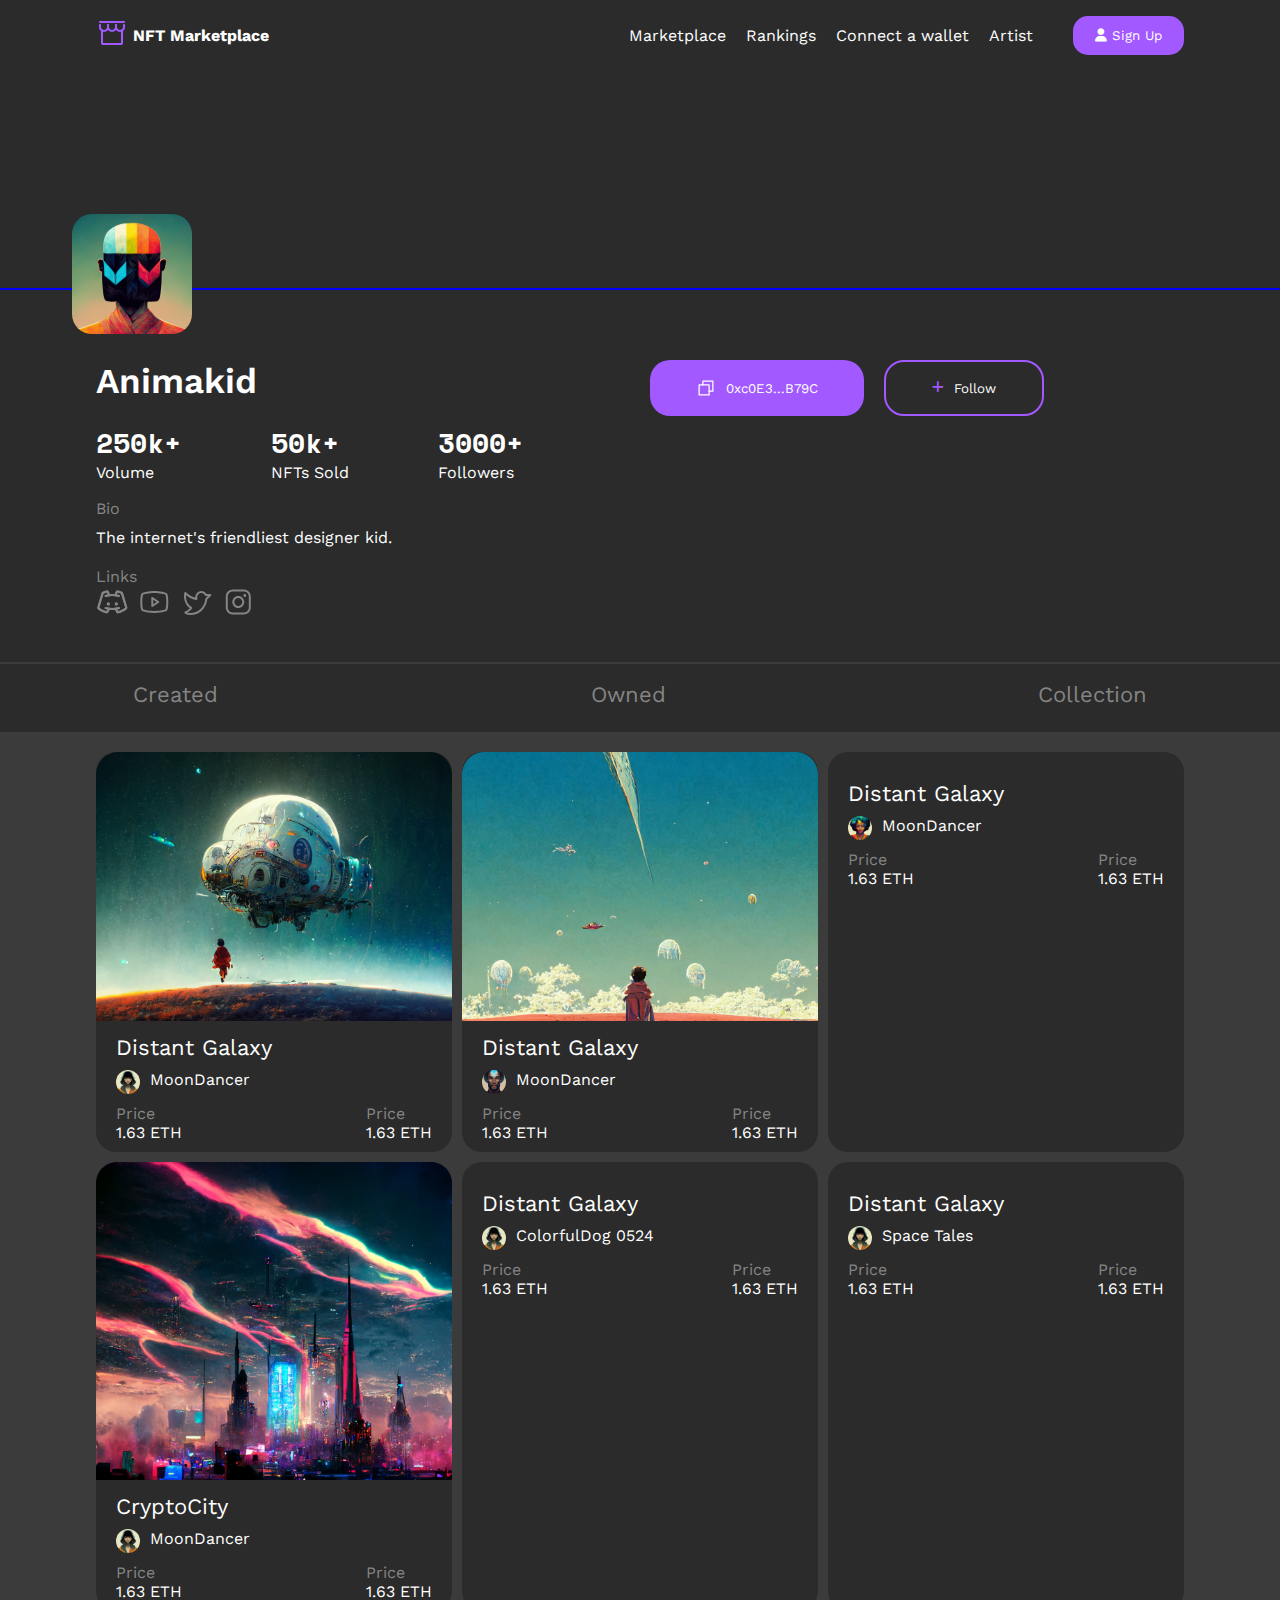
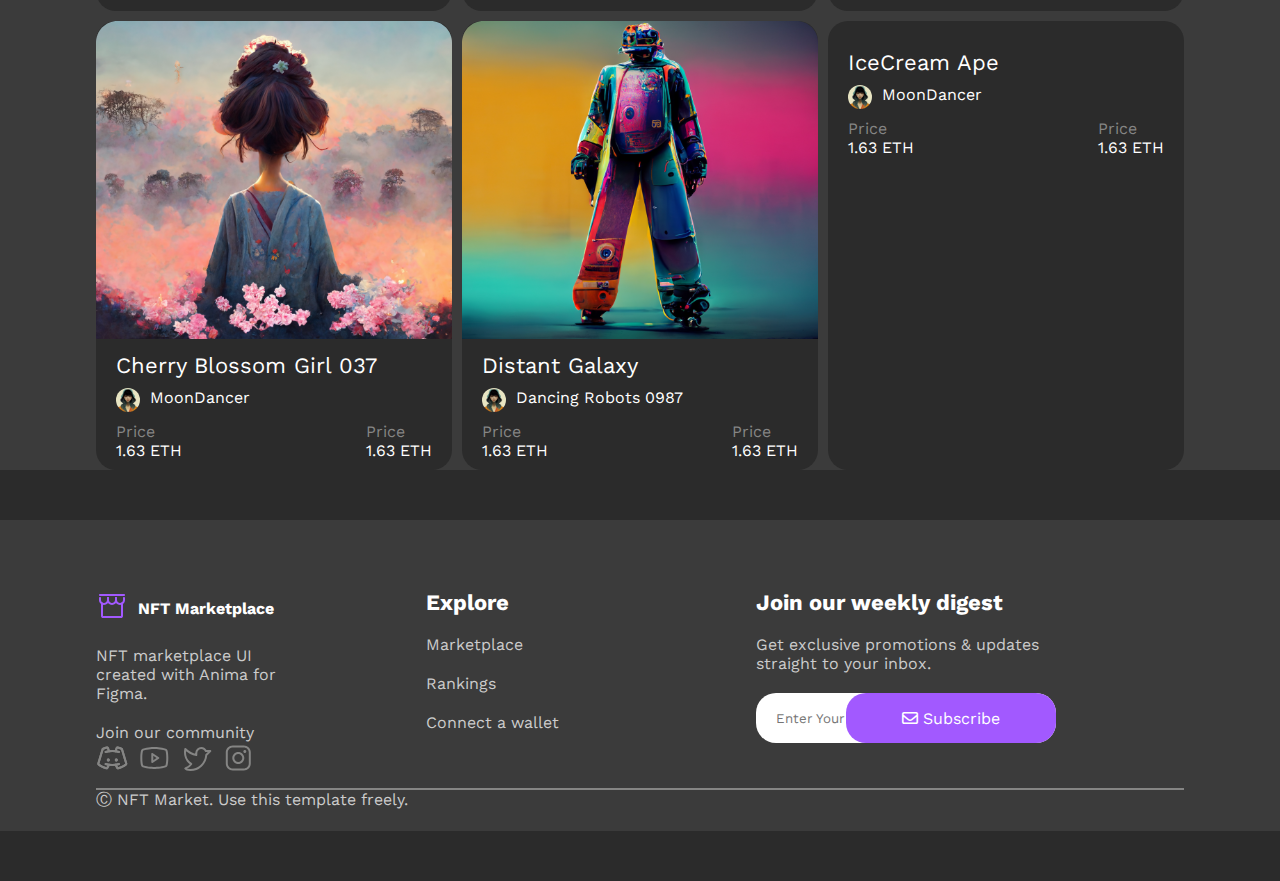
==== pages/artist.html @ 669a8ed9 "artist" ====
<!DOCTYPE html>
<html lang="en">

<head>
    <meta charset="UTF-8">
    <link rel="stylesheet" href="https://cdnjs.cloudflare.com/ajax/libs/font-awesome/6.5.2/css/all.min.css">
    <meta name="viewport" content="width=device-width, initial-scale=1.0">
    <link rel="stylesheet" href="../css/staly.min.css">
    <title>Document</title>
</head>

<body>
    <header class="header">
        <nav class="header__nav container">
            <div class="header__logo">
                <a href="../index.html"><img src="../img/NFT Marketplace/nav/Storefront.svg" alt=""></a>
                <a href="../index.html">
                    <h4>NFT Marketplace</h4>
                </a>
            </div>
            <div class="header__right">
                <ul class="header-list">
                    <li class="header__item">
                        <a class="header__link" href="#">Marketplace</a>
                    </li>
                    <li class="header__item">
                        <a class="header__link" href="#">Rankings</a>
                    </li>
                    <li class="header__item">
                        <a class="header__link" href="#">Connect a wallet</a>
                    </li>
                    <li class="header__item">
                        <a class="header__link" href="./artist.html">Artist</a>
                    </li>
                    <a href="./create-acaunt.html"> <button class="sign-up1"><i class="fa-solid fa-user"></i> Sign
                        Up</button></a>
                </ul>
                <div class="header__btns">
                    <a href="./create-acaunt.html"> <button class="sign-up"><i class="fa-solid fa-user"></i> Sign
                            Up</button></a>
                    <button class="header__btn-hamburger"><i class="fa-solid fa-bars-staggered"></i></button>
                </div>
            </div>
        </nav>
    </header>
    <main>
        <section class="artist">
            <div class="artist-back">
                <div class="artist-img">
                    <img src="../img/artist 1.svg" alt="">
                </div>
            </div>
                <div class="animakid container">
                    <div class="animakid-control">
                        <p class="animakid-title">
                            Animakid
                        </p>
                        <div class="animakid-button hover">
                            <button class="animakid-button1"> <img src="../img/animakid button.svg"
                                    alt="">0xc0E3...B79C</button>
                            <button class="animakid-button2"> <i class="fa-solid fa-plus"></i> Follow</button>
                        </div>
                        <div class="animakid-number">
                            <div class="animakid-number-1">
                                <p class="number1">
                                    250k+
                                </p>
                                <p class="number2">
                                    Volume
                                </p>
                            </div>
                            <div class="animakid-number-1">
                                <p class="number1">
                                    50k+
                                </p>
                                <p class="number2">
                                    NFTs Sold
                                </p>
                            </div>
                            <div class="animakid-number-1">
                                <p class="number1">
                                    3000+
                                </p>
                                <p class="number2">
                                    Followers
                                </p>
                            </div>
                        </div>
                        <div class="animakid-bio">
                            <p class="bio-title">
                                Bio
                            </p>
                            <p class="bio-dick">
                                The internet's friendliest designer kid.
                            </p>
                        </div>
                        <div class="links">
                            <p class="bio-title">
                                Links
                            </p>
                            <img src="../img/footer icon.svg" alt="">
                        </div>
                    </div>
                        <div class="animakid-button non">
                    <button class="animakid-button1"> <img src="../img/animakid button.svg"
                            alt="">0xc0E3...B79C</button>
                    <button class="animakid-button2"> <i class="fa-solid fa-plus"></i> Follow</button>
                </div>
                </div>
        </section>
        <section class="carts">
            <div class="carts-link">
                <div class="carts-link-title container">
               <div class="carts-page">
                         <p>
                            Created
                         </p>
               </div>
               <div class="carts-page">
                         <p>
                            Owned
                         </p>
               </div>
               <div class="carts-page">
                         <p>
                            Collection
                         </p>
               </div>
                </div>
            </div>
            <div class="carts-box container">
                     <div class="discover-box1 ">
                <div class="discover-box-itms">
                    <img class="discover-img" src="../img/discov1.svg   " alt="">
                    <p class="discover-txt">
                        Distant Galaxy
                    </p>
                    <span class="discover-title-span">
                        <img src="../img/discov1 1.svg" alt="">
                        <p>
                            MoonDancer
                        </p>
                    </span>
                    <div class="discover-text">
                        <div>
                            <p class="color1">
                                Price
                            </p>
                            <p class="color2">
                                1.63 ETH
                            </p>
                        </div>
                        <div>
                            <p class="color1">
                                Price
                            </p>
                            <p class="color2">
                                1.63 ETH
                            </p>
                        </div>

                    </div>
                </div>
                <div class="discover-box-itms">
                    <img class="discover-img" src="../img/discov2.svg   " alt="">
                    <p class="discover-txt">
                        Distant Galaxy
                    </p>
                    <span class="discover-title-span">
                        <img src="../img/discov1 3.svg" alt="">
                        <p>
                            MoonDancer
                        </p>
                    </span>
                    <div class="discover-text">
                        <div>
                            <p class="color1">
                                Price
                            </p>
                            <p class="color2">
                                1.63 ETH
                            </p>
                        </div>
                        <div>
                            <p class="color1">
                                Price
                            </p>
                            <p class="color2">
                                1.63 ETH
                            </p>
                        </div>

                    </div>
                </div>
                <div class="discover-box-itms ">
                    <img class="discover-img" src="../img/discov3.svg   " alt="">
                    <p class="discover-txt">
                        Distant Galaxy
                    </p>
                    <span class="discover-title-span">
                        <img src="../img/discov1 2.svg" alt="">
                        <p>
                            MoonDancer
                        </p>
                    </span>
                    <div class="discover-text">
                        <div>
                            <p class="color1">
                                Price
                            </p>
                            <p class="color2">
                                1.63 ETH
                            </p>
                        </div>
                        <div>
                            <p class="color1">
                                Price
                            </p>
                            <p class="color2">
                                1.63 ETH
                            </p>
                        </div>

                    </div>
                </div>
                <div class="discover-box-itms">
                    <img class="discover-img" src="../img/4.svg  " alt="">
                    <p class="discover-txt">
                        CryptoCity
                    </p>
                    <span class="discover-title-span">
                        <img src="../img/discov1 1.svg" alt="">
                        <p>
                            MoonDancer
                        </p>
                    </span>
                    <div class="discover-text">
                        <div>
                            <p class="color1">
                                Price
                            </p>
                            <p class="color2">
                                1.63 ETH
                            </p>
                        </div>
                        <div>
                            <p class="color1">
                                Price
                            </p>
                            <p class="color2">
                                1.63 ETH
                            </p>
                        </div>

                    </div>

            </div>
                <div class="discover-box-itms">
                    <img class="discover-img" src="../img/5.svg  " alt="">
                    <p class="discover-txt">
                        Distant Galaxy
                    </p>
                    <span class="discover-title-span">
                        <img src="../img/discov1 1.svg" alt="">
                        <p>
                            ColorfulDog 0524
                        </p>
                    </span>
                    <div class="discover-text">
                        <div>
                            <p class="color1">
                                Price
                            </p>
                            <p class="color2">
                                1.63 ETH
                            </p>
                        </div>
                        <div>
                            <p class="color1">
                                Price
                            </p>
                            <p class="color2">
                                1.63 ETH
                            </p>
                        </div>

                    </div>

            </div>
                <div class="discover-box-itms">
                    <img class="discover-img" src="../img/6.svg " alt="">
                    <p class="discover-txt">
                        Distant Galaxy
                    </p>
                    <span class="discover-title-span">
                        <img src="../img/discov1 1.svg" alt="">
                        <p>
                            Space Tales
                        </p>
                    </span>
                    <div class="discover-text">
                        <div>
                            <p class="color1">
                                Price
                            </p>
                            <p class="color2">
                                1.63 ETH
                            </p>
                        </div>
                        <div>
                            <p class="color1">
                                Price
                            </p>
                            <p class="color2">
                                1.63 ETH
                            </p>
                        </div>

                    </div>

            </div>
                <div class="discover-box-itms">
                    <img class="discover-img" src="../img/7.svg " alt="">
                    <p class="discover-txt">
                        Cherry Blossom Girl 037
                    </p>
                    <span class="discover-title-span">
                        <img src="../img/discov1 1.svg" alt="">
                        <p>
                            MoonDancer
                        </p>
                    </span>
                    <div class="discover-text">
                        <div>
                            <p class="color1">
                                Price
                            </p>
                            <p class="color2">
                                1.63 ETH
                            </p>
                        </div>
                        <div>
                            <p class="color1">
                                Price
                            </p>
                            <p class="color2">
                                1.63 ETH
                            </p>
                        </div>

                    </div>

            </div>
                <div class="discover-box-itms">
                    <img class="discover-img" src="../img/8.svg   " alt="">
                    <p class="discover-txt">
                        Distant Galaxy
                    </p>
                    <span class="discover-title-span">
                        <img src="../img/discov1 1.svg" alt="">
                        <p>
                            Dancing Robots 0987
                        </p>
                    </span>
                    <div class="discover-text">
                        <div>
                            <p class="color1">
                                Price
                            </p>
                            <p class="color2">
                                1.63 ETH
                            </p>
                        </div>
                        <div>
                            <p class="color1">
                                Price
                            </p>
                            <p class="color2">
                                1.63 ETH
                            </p>
                        </div>

                    </div>

            </div>
                <div class="discover-box-itms">
                    <img class="discover-img" src="../img//9.svg " alt="">
                    <p class="discover-txt">
                        IceCream Ape 
                    </p>
                    <span class="discover-title-span">
                        <img src="../img/discov1 1.svg" alt="">
                        <p>
                            MoonDancer
                        </p>
                    </span>
                    <div class="discover-text">
                        <div>
                            <p class="color1">
                                Price
                            </p>
                            <p class="color2">
                                1.63 ETH
                            </p>
                        </div>
                        <div>
                            <p class="color1">
                                Price
                            </p>
                            <p class="color2">
                                1.63 ETH
                            </p>
                        </div>

                    </div>

            </div>
            </div>
       
        </section>
    </main>
    <footer>
        <div class=" footer-blog container">
         <div class="footer-link">
             <div class="footer-logo">
                 <a href="./index.html"><img src="../img/NFT Marketplace/nav/Storefront.svg" alt=""></a>
             <a href="./index.html">
                 <h4>NFT Marketplace</h4>
             </a>
             </div>
             <a href="#">
                 <p class="footer-dics">
                     NFT marketplace UI created with Anima for Figma.
                 </p>
             </a>
             <a href="#">
                 <p>
                     Join our community
                 </p>
             </a>
             <a href="#">
                 <img src="../img/footer icon.svg" alt="">
             </a>
             
         </div>
         <div class="footer-explore">
            <a href="#">
             <p class="footer-title">
                 Explore
                </p>
            </a>
            <a href="#">
             <p>Marketplace</p>
         </a>
         <a href="#">
             <p>
                 Rankings
             </p>
         </a>
         <a href="#">
             <p>
                 Connect a wallet
             </p>
         </a>
         </div>
         <div class="footer-digest">
 <p class="footer-digest-title">
     Join our weekly digest
 </p>
 <p>
     Get exclusive promotions & updates straight to your inbox.  
 </p>
 <div class="digest-pages">
     <input type="text" placeholder="Enter Your Email Address">
     <button><i class="fa-regular fa-envelope"></i>  Subscribe</button>
             </div>
         </div>
        </div>
        <p class="footer-botton">
         Ⓒ NFT Market. Use this template freely.
        </p>
     </footer>
    <script src="../js/app.js"></script>
</body>

</html>
---- css/staly.min.css ----
@import"https://fonts.googleapis.com/css2?family=Work+Sans:ital,wght@0,100..900;1,100..900&display=swap";@import"https://fonts.googleapis.com/css2?family=Space+Mono:ital,wght@0,400;0,700;1,400;1,700&display=swap";header{width:100%;height:70px;background-color:inherit;display:flex;position:fixed;top:0}header .header__nav{display:flex;align-items:center;justify-content:center;justify-content:space-between}header .header__nav .header__logo{display:flex;align-items:center;gap:5px}header .header__nav .header__logo h4{color:#fff}header .header__right{display:flex;align-items:center;justify-content:center;gap:20px}header .header__right .header-list{display:flex;align-items:center;justify-content:center;gap:20px}header .header__right .header__link:hover{color:#7fff00}header .sign-up1{display:none}header .header__btns .sign-up{padding:12px 22px;border-radius:15px;background-color:#a259ff;color:#fff;border:none;cursor:pointer}header .header__btns .header__btn-hamburger{display:none}.header__shrink{box-shadow:0px 0px 10px 0px #000}@media(max-width: 992px){header .header__right{display:flex;align-items:center;justify-content:center;gap:20px}header .header__btns .sign-up{display:none}header .header__btns .header__btn-hamburger{display:block;font-size:24px;background-color:inherit;color:#fff;border:none}}@media(max-width: 992px){.header-list{position:fixed;top:0;width:50%;left:-100%;height:100vh;display:flex;background-color:rgba(194,228,176,.844);-webkit-backdrop-filter:blur(4px);backdrop-filter:blur(4px);flex-direction:column;justify-content:center;transition:1s}.header__list-show{left:0}.header__list-show .sign-up{display:block;position:absolute;top:0;left:0}.header__list-show .sign-up1{display:block;padding:12px 22px;border-radius:15px;background-color:#a259ff;color:#fff;border:none;cursor:pointer}.header__list-show__btn_hamburger{display:block}}.hero .hero-pages22{display:none}.hero .hero-pages2{display:none}.hero .hero-pages1{width:100%;margin:90px auto}.hero .hero-pages1 .hero-title{color:#fff;font-size:28px;font-weight:600;width:70%}.hero .hero-pages1 .hero-title2{color:#fff;font-size:18px;font-weight:400;margin:20px 0px}.hero .hero-pages1 .hero-pages1-img{width:95%;height:70%;border-radius:20px;background-color:#3b3b3b;margin:0px auto}.hero .hero-pages1 .hero-pages1-img .img{width:100%}.hero .hero-pages1 .hero-pages1-img .hero-p1{color:#fff;font-size:22px;font-weight:600;margin:10px 20px}.hero .hero-pages1 .hero-pages1-img .hero-span{display:flex;align-items:center;gap:10px;margin:10px 20px}.hero .hero-pages1 .hero-pages1-img .hero-span .hero-p2{color:#fff}.hero .hero-pages1 .hero-button{width:100%;padding:20px 0px;border-radius:20px;font-size:18px;border:none;cursor:pointer;color:#fff;background-color:#a259ff;margin:20px 0px}.hero .hero-pages1 .hero-number-nons{width:80% auto;display:flex;justify-content:space-between}.hero .hero-pages1 .hero-number-nons span .hero-bod-nons{font-size:28px;font-weight:700;font-family:"Space Mono",monospace;color:#fff}.hero .hero-pages1 .hero-number-nons span p{color:#fff;font-size:16px}@media(min-width: 992px){.hero{display:flex;gap:30px}.hero .hero-pages22{width:50%;margin:80px 0px;display:block}.hero .hero-pages22 .hero-title22{font-size:57px;font-weight:600;width:90%;color:#fff}.hero .hero-pages22 .hero-title2{font-size:22px;font-weight:400;color:#fff;width:80%;margin:20px 0px}.hero .hero-pages22 #hero-button{padding:15px 30px;border-radius:18px;border:none;cursor:pointer;background-color:#a259ff;color:#fff}.hero .hero-pages22 .hero-number{width:100%;display:flex;justify-content:space-between;align-items:center;margin:30px 0px}.hero .hero-pages22 .hero-number span{width:100%}.hero .hero-pages22 .hero-number .spn{width:40%}.hero .hero-pages22 .hero-number p{color:#fff;font-size:25px}.hero .hero-pages22 .hero-number .hero-bod{color:#fff;font-family:"Space Mono",monospace}.hero .hero-pages2{display:block;width:50%;height:70vh;margin:80px 0px;background-color:#3b3b3b;border-radius:20px;overflow:hidden}.hero .hero-pages2 .hero-pages-img{width:100%;height:80%}.hero .hero-pages2 .hero-pages-img img{width:100%;height:100%;-o-object-fit:cover;object-fit:cover}.hero .hero-pages2 .hero-pages2-text{margin:5px 20px 0px}.hero .hero-pages2 .hero-pages2-text .hero-pages2-txt{font-size:22px;font-weight:600;color:#fff}.hero .hero-pages2 .hero-pages2-span{display:flex;gap:10px;margin:5px 20px}.hero .hero-pages2 .hero-pages2-span .mayda-text{color:#fff}.hero .button-non .hero-button-non{display:none}.hero .hero-number-non span{display:block}.hero-pages1{display:none}}@font-face{font-family:"Space Mono",monospace;src:url("https://fonts.googleapis.com/css2?family=Space+Mono:ital,wght@0,400;0,700;1,400;1,700&display=swap")}*{margin:0px;padding:0px;box-sizing:border-box;list-style:none;text-decoration:none;font-family:"Space Mono",monospace;font-family:"Work Sans",sans-serif}.container{width:85%;margin:0 auto;max-width:1440px}body{background-color:#2b2b2b}a{color:#fff}.trending .trending-logo-title{color:#fff;font-size:28px;font-weight:600}.trending .trending-logo-dect{color:#fff;font-weight:400;font-size:17px}.trending .box-logs{font-size:22px;font-weight:600;color:#fff;margin:10px 0px 0px 0px}.trending .trending-box{width:100%;margin:40px 0px;height:100%;display:flex;flex-wrap:wrap;justify-content:space-between}.trending .trending-box .trending-box-itm{width:330px;height:525px}.trending .trending-box .trending-box-itm .box-itms{display:flex;gap:15px}.trending .trending-box .trending-box-itm .box-bottom{display:flex;margin:10px 0px;gap:10px}.trending .trending-box .trending-box-itm .box-bottom h6{color:#fff;font-size:15px;font-weight:400}.trending .secont{display:none}.trending .first{display:none}@media(min-width: 853px){.trending .first{display:block}}@media(min-width: 1200px){.trending .secont{display:block}}.creators{height:100%}.creators .creators-bosh{margin:120px 0px}.creators .creators-logo{width:100%;display:flex;justify-content:space-between;align-items:center;margin:0px 0px}.creators .creators-logo .creators-text .creators-title{color:#fff;font-size:32px;font-weight:600}.creators .creators-logo .creators-text .creators-desc{color:#fff;font-size:22px;font-weight:400;margin:10px 0px}.creators .creators-logo .creators-button button{display:none}.creators .creators-box{display:flex;flex-wrap:wrap;gap:5px;margin:0px auto}.creators .creators-box .creators-box-itms.non{display:none}.creators .creators-box button{padding:15px 30px;border-radius:15px;border:2px solid #a259ff;background-color:inherit;color:#fff}.creators .creators-box .creators-button-non{display:block}.creators .creators-box .creators-box-itms{width:330px;height:100px;display:flex;border-radius:10px;background-color:#3b3b3b;text-align:center;margin:10px auto;padding:10px 0px}.creators .creators-box .creators-box-itms .creators-pages-text{color:#fff;font-size:22px;font-weight:600;margin:10px 0px 0px}.creators .creators-box .creators-box-itms .creators-span{display:flex;margin:10px 25px;text-align:center;gap:10px}.creators .creators-box .creators-box-itms .creators-span .creators-tia{color:#858584;font-size:16px;font-weight:400}.creators .creators-box .creators-box-itms .creators-span .creators-cloc{color:#fff;font-size:16px;font-weight:400}@media(min-width: 1200px){.creators{height:100%}.creators .creators-bosh{margin:120px 0px}.creators .creators-logo{width:100%;display:flex;justify-content:space-between;align-items:center;margin:0px 0px}.creators .creators-logo .creators-text .creators-title{color:#fff;font-size:32px;font-weight:600}.creators .creators-logo .creators-text .creators-desc{color:#fff;font-size:22px;font-weight:400;margin:10px 0px}.creators .creators-logo .creators-button button{padding:15px 30px;border-radius:15px;border:2px solid #a259ff;background-color:inherit;color:#fff;display:block}.creators .creators-box{display:flex;gap:30px;margin:0px auto}.creators .creators-box .creators-box-itms.non{display:block}.creators .creators-box .creators-button-non{display:none;margin:0px auto}.creators .creators-box .creators-button-non button{padding:15px 30px;border-radius:15px;border:2px solid #a259ff;background-color:inherit;color:#fff}.creators .creators-box .creators-box-itms{width:240px;height:238px;border-radius:10px;display:block;background-color:#3b3b3b;text-align:center;padding:20px 0px;margin:0px auto}.creators .creators-box .creators-box-itms .dis-non{display:block}.creators .creators-box .creators-box-itms .creators-pages-text{color:#fff;font-size:22px;font-weight:600}.creators .creators-box .creators-box-itms .creators-span{display:flex;margin:10px 25px;text-align:center;gap:10px}.creators .creators-box .creators-box-itms .creators-span .creators-tia{color:#858584;font-size:16px;font-weight:400}.creators .creators-box .creators-box-itms .creators-span .creators-cloc{color:#fff;font-size:16px;font-weight:400}}.browse .browse-logo{font-size:33px;font-weight:600;color:#fff}.browse .browse-box{display:flex;flex-wrap:wrap;width:100%;gap:10px}.browse .browse-box .browse-itms{width:153px;height:210px;background-color:#3b3b3b;border-radius:20px;margin:20px auto}.browse .browse-box .browse-itms img{width:100%}.browse .browse-box .browse-itms .browse-p{color:#fff;font-size:20px;font-weight:600;margin:10px 20px}@media(min-width: 940px){.browse .browse-logo{font-size:35px;font-weight:600;color:#fff}.browse .browse-box{gap:10px}.browse .browse-box .browse-itms{width:190px;height:250px}.browse .browse-box .browse-itms .browse-p{font-size:22px;font-weight:600}}@media(min-width: 1170px){.browse .browse-logo{font-size:35px;font-weight:600;color:#fff}.browse .browse-box{gap:20px}.browse .browse-box .browse-itms{width:250px;height:320px}.browse .browse-box .browse-itms .browse-p{font-size:28px;font-weight:600}}.discover-title{font-size:28px;font-weight:600;color:#fff;margin:40px 0px 10px}.discover-dict{font-size:16px;font-weight:400;color:#fff}.discover-box{margin:20px 0px;display:flex;flex-wrap:wrap;gap:20px}.discover-box .discover-box-itms{width:318px;height:390px;background-color:#3b3b3b;border-radius:20px}.discover-box .discover-box-itms .discover-img{width:100%}.discover-txt{font-size:22px;color:#fff;margin:10px 20px}.discover-title-span{display:flex;gap:10px;margin:0px 20px}.discover-title-span p{color:#fff}.discover-text{display:flex;padding:10px 20px;justify-content:space-between}.discover-text .color1{color:#858584}.discover-text .color2{color:#fff}@media(min-width: 895px){.discover-title{font-size:40px}.discover-dict{font-size:25px}.discover-box{gap:30px}.discover-box .discover-box-itms{width:370px;height:410px}.discover-box .forst{display:none}}@media(min-width: 1150px){.discover-title{font-size:40px}.discover-dict{font-size:25px}.discover-box{gap:20px}.discover-box .discover-box-itms{width:330px;height:390px}.discover-box .forst{display:block}}.mashrooms{width:100%;height:80vh;background-image:url(../img/becraunt.svg);background-repeat:no-repeat;background-size:cover;display:flex;background-position:center}.mashrooms-becraunt{width:100%;height:100%;display:flex;background:linear-gradient(0deg, #A259FF, rgba(161, 89, 255, 0))}.mashrooms .mashrooms-blog{width:310px;height:370px;display:flex;flex-direction:column;gap:20px;margin:50px 30px}.mashrooms .mashrooms-blog .mashrooms-texts-dumaloq{width:180px;height:40px;border-radius:25px;background-color:#3b3b3b;display:flex;align-items:center;gap:10px}.mashrooms .mashrooms-blog .mashrooms-texts-dumaloq p{color:#fff}.mashrooms .mashrooms-blog .mashrooms-title{color:#fff;font-size:38px;font-weight:600}.mashrooms .mashrooms-button{width:295px;height:65px;border-radius:22px;border:none;cursor:pointer;font-size:18px}@media(min-width: 772px){.mashrooms{width:100%;height:80vh;background-image:url(../img/becraunt.svg);background-repeat:no-repeat;background-size:cover;display:flex;background-position:center}.mashrooms-becraunt{width:100%;height:100%;display:flex;background:linear-gradient(0deg, #A259FF, rgba(161, 89, 255, 0))}.mashrooms .mashrooms-blog{width:750px;height:250px;flex-wrap:wrap;display:flex;gap:20px;margin:110px 30px}.mashrooms .mashrooms-blog .mashrooms-texts-dumaloq{width:180px;height:40px;border-radius:25px;background-color:#3b3b3b;display:flex;align-items:center;gap:10px}.mashrooms .mashrooms-blog .mashrooms-texts-dumaloq p{color:#fff}.mashrooms .mashrooms-blog .mashrooms-title{color:#fff;font-size:38px;font-weight:600;margin:20px 0px}.mashrooms .mashrooms-img{margin:30px 0px}}@media(min-width: 992px){.mashrooms{width:100%;height:80vh;background-image:url(../img/becraunt.svg);background-repeat:no-repeat;background-size:cover;display:flex;background-position:center}.mashrooms-becraunt{width:100%;height:100%;display:flex;background:linear-gradient(0deg, #A259FF, rgba(161, 89, 255, 0))}.mashrooms .mashrooms-blog{width:950px;height:250px;flex-wrap:wrap;display:flex;gap:20px;margin:150px 30px}.mashrooms .mashrooms-blog .mashrooms-texts-dumaloq{width:180px;height:40px;border-radius:25px;background-color:#3b3b3b;display:flex;align-items:center;gap:10px}.mashrooms .mashrooms-blog .mashrooms-texts-dumaloq p{color:#fff}.mashrooms .mashrooms-blog .mashrooms-title{color:#fff;font-size:38px;font-weight:600;margin:20px 0px}.mashrooms .mashrooms-img{margin:30px 0px}}@media(min-width: 1200px){.mashrooms{width:100%;height:80vh;background-image:url(../img/becraunt.svg);background-repeat:no-repeat;background-size:cover;display:flex;background-position:center}.mashrooms-becraunt{width:100%;height:100%;display:flex;background:linear-gradient(0deg, #A259FF, rgba(161, 89, 255, 0))}.mashrooms .mashrooms-blog{width:90%;height:250px;flex-wrap:wrap;display:flex;gap:20px;margin:150px 30px}.mashrooms .mashrooms-blog .mashrooms-texts-dumaloq{width:180px;height:40px;border-radius:25px;background-color:#3b3b3b;display:flex;align-items:center;gap:10px}.mashrooms .mashrooms-blog .mashrooms-texts-dumaloq p{color:#fff}.mashrooms .mashrooms-blog .mashrooms-title{color:#fff;font-size:38px;font-weight:600;margin:20px 0px}.mashrooms .mashrooms-img{margin:30px 120px}}.works-title{color:#fff;font-size:28px;font-weight:600;margin:30px 0px 10px}.works-disc{color:#fff;font-weight:400}.works-box{display:flex;flex-wrap:wrap;gap:30px;margin:20px 0px}.works-box-itms{display:flex;width:360px;height:187px;border-radius:20px;background-color:#3b3b3b}.works-img{width:50%}.works-img img{width:100%}.works-text{width:50%}.works-text-title{color:#fff;font-weight:400;margin:20px 0px 10px}.works-text-dick{color:#fff;font-weight:400}@media(min-width: 780px){.works-box{gap:20px;margin:20px 0px;justify-content:space-between}.works-box-itms{display:flex;flex-direction:column;justify-content:center;width:230px;height:275px;border-radius:20px;background-color:#3b3b3b}.works-img{width:70%;text-align:center;justify-content:center}.works-img img{width:100%;margin:0px 20px}.works-text-title{margin:0px 0px 10px}.works-text{width:100%;text-align:center}}@media(min-width: 1200px){.works-box-itms{display:flex;width:300px;height:330px;border-radius:20px;background-color:#3b3b3b}.works-box{display:flex;flex-wrap:wrap;justify-content:space-between;margin:20px 0px}}.digest-box{width:100%}.digest-text{margin:20px 0px}.digest-title{color:#fff;font-size:32px;font-weight:600}.digest-dect{color:#fff;font-size:16px;font-weight:400;margin:10px 0px}.digest-pages{display:flex;flex-direction:column;gap:20px}.digest-pages input{padding:15px 20px;border-radius:20px;border:none}.digest-pages button{padding:15px 20px;border-radius:20px;font-size:16px;gap:10px;border:none;cursor:pointer;background-color:#a259ff;color:#fff}@media(min-width: 864px){.digest-box{width:100%;display:flex;align-items:center;gap:20px;background-color:#3b3b3b;padding:0px 20px;border-radius:20px}.digest-title{font-size:40px}.digest-img{width:45%;height:90%;padding:20px 0px}.digest-img img{width:100%}.digest-text{margin:20px 0px;width:45%;height:90%}.digest-title{color:#fff;font-size:32px;font-weight:600}.digest-dect{color:#fff;font-size:16px;font-weight:400;margin:10px 0px}.digest-pages{display:flex;flex-direction:column;gap:20px}.digest-pages input{padding:15px 20px;border-radius:20px;border:none}.digest-pages button{padding:15px 20px;border-radius:20px;font-size:16px;gap:10px;border:none;cursor:pointer;background-color:#a259ff;color:#fff}}@media(min-width: 1200px){.digest-box{width:100%;display:flex;align-items:center;gap:20px;background-color:#3b3b3b;padding:0px 20px;border-radius:20px}.digest-title{width:65%;font-size:62px;font-weight:600}.digest-img{width:45%;height:90%;padding:20px 0px}.digest-img img{width:100%}.digest-text{margin:20px 0px;width:45%;height:90%}.digest-title{color:#fff;font-size:32px;font-weight:600}.digest-dect{color:#fff;font-size:20px;font-weight:400;margin:10px 0px}.digest-pages{display:flex;flex-direction:column;position:relative}.digest-pages input{padding:15px 20px;border-radius:20px;border:none}.digest-pages button{width:210px;height:50px;border-radius:20px;font-size:16px;gap:10px;border:none;cursor:pointer;background-color:#a259ff;color:#fff;position:absolute;right:0}}footer{background-color:#3b3b3b;margin:50px 0px 0px;height:100%;padding:20px 0px}footer .footer-botton{width:85%;margin:0px auto}footer .footer-blog{display:flex;flex-direction:column;gap:30px;padding:10px 0px;border-bottom:2px solid #858584}footer p{color:#ccc}footer .footer-link{width:300px;margin:40px 0px 0px;gap:20px}footer .footer-dics{width:200px;margin:20px 0px}footer .footer-logo{display:flex;align-items:center;gap:10px}footer .footer-explore{display:flex;flex-direction:column;width:300px;gap:20px}footer .footer-explore .footer-title{color:#fff;font-size:22px;font-weight:700}footer .footer-digest{display:flex;flex-direction:column;width:300px;gap:20px}footer .footer-digest .footer-digest-title{color:#fff;font-size:22px;font-weight:700}@media(min-width: 992px){footer{background-color:#3b3b3b;margin:50px 0px}footer .footer-blog{display:flex;flex-direction:row;gap:30px;border-bottom:2px solid #858584}footer p{color:#ccc}footer .footer-link{width:300px;margin:40px 0px 0px;gap:20px}footer .footer-dics{width:200px;margin:20px 0px}footer .footer-logo{display:flex;align-items:center;gap:10px}footer .footer-explore{margin:40px 0px 0px;display:flex;flex-direction:column;width:300px;gap:20px}footer .footer-explore .footer-title{color:#fff;font-size:22px;font-weight:700}footer .footer-digest{margin:40px 0px 0px;display:flex;flex-direction:column;width:300px;gap:20px}footer .footer-digest input{height:50px}footer .footer-digest button{height:50px}footer .footer-digest .footer-digest-title{color:#fff;font-size:22px;font-weight:700}}.acaunt{padding-top:100px;width:100%;display:flex;flex-direction:column;align-items:center;justify-content:center;gap:30px;height:auto}.acaunt .acaunt-img{width:100%;height:100%;display:flex;justify-content:center;align-items:center;max-height:615px;min-width:315px}.acaunt .acaunt-img .acaunt-img-1{width:100%;-o-object-fit:fill;object-fit:fill;height:100%;max-height:615px;-o-object-position:center;object-position:center}.acaunt .acaunt-text{width:100%;padding:20px 30px;display:flex;flex-direction:column;justify-content:center;align-items:left;align-items:center}.acaunt .acaunt-user-text{display:flex;width:100%;flex-direction:column;gap:20px;align-items:center;justify-content:center}.acaunt .acaunt-title{color:#fff;font-size:38px;font-weight:600;width:100%}.acaunt .acaunt-dics{width:100%;color:#fff;font-weight:600;margin:20px 0px}.acaunt .form{width:100%;display:flex;gap:8px;align-items:center;background:#fff;border-radius:20px;padding:20px}.acaunt .form input{background:rgba(0,0,0,0);border:none}@media(min-width: 757px){.acaunt{display:flex;flex-direction:row;justify-content:center;max-height:691px}.acaunt .acaunt-text{padding:0px;width:50%;max-width:610px;max-height:691px;display:flex;flex-direction:column;align-items:start}.acaunt .acaunt-img{width:50%;max-width:610px;max-height:691px}.acaunt .form{max-width:330px}.acaunt .acaunt-dics{max-width:330px;display:flex;justify-content:center}.acaunt .acaunt-user-text{display:flex;flex-direction:column;align-items:start}}@media(max-width: 350px){.acaunt .acaunt-img{max-height:232px}.acaunt .acaunt-img .acaunt-img-1{width:345px;height:232px;-o-object-fit:cover;object-fit:cover}}.artist{margin:90px 0px 30px}.artist-back{margin:10px 0px 70px;display:flex;flex-direction:column;justify-content:end;align-items:center;max-width:1440px;max-height:390px;min-width:340px;min-height:250px;background-repeat:no-repeat;background-size:cover;background-position-x:center;background-position-y:center;background-image:url(../../img/artist\ becro.svg);border-bottom:2px solid blue;position:relative;z-index:-1}.artist-back .artist-img{position:absolute;bottom:-20%;z-index:-1}.artist .animakid{display:flex;flex-direction:column;gap:20px;min-height:360px}.artist .animakid .animakid-control{display:flex;flex-direction:column;gap:20px}.artist .animakid-title{color:#fff;font-size:35px;font-weight:600}.artist .animakid-button{display:flex;flex-direction:column;gap:20px}.artist .animakid-button .animakid-button1{width:100%;height:56px;border:none;cursor:pointer;border-radius:20px;background-color:#a259ff;color:#fff;display:flex;justify-content:center;gap:10px;align-items:center}.artist .animakid-button .animakid-button2{width:100%;height:56px;border:2px solid #a259ff;cursor:pointer;border-radius:20px;background-color:inherit;color:#fff;display:flex;justify-content:center;gap:10px;align-items:center}.artist .animakid-button .animakid-button2 i{color:#a259ff}.artist .animakid-number{display:flex;justify-content:space-between}.artist .animakid-number-1 .number1{font-size:28px;font-weight:700;font-family:"Space Mono",monospace;color:#fff}.artist .animakid-number-1 .number2{color:#fff}.artist .animakid-bio{display:flex;flex-direction:column;gap:10px}.artist .animakid-bio .bio-dick{color:#fff}.artist .animakid-bio img{font-size:16px}.artist .animakid .bio-title{color:#858584}.artist .box-num{width:100%;display:flex;justify-content:space-between;margin:20px 0px}.artist .box-num .box-num-itms{margin:0px auto;max-width:1440px;max-height:50px;min-width:350px;min-height:50px;border:2px solid;padding:10px 10px}.artist .non{display:none}@media(min-width: 768px){.artist{margin:40px 0px}.artist-back{position:relative;z-index:-1}.artist-back .artist-img{position:absolute;bottom:-20%;z-index:-1;left:72px}.artist .animakid{display:flex;flex-direction:column;gap:20px;min-height:360px}.artist .animakid .animakid-control{display:flex;flex-direction:column;gap:20px}.artist .animakid-title{color:#fff;font-size:35px;font-weight:600}.artist .animakid-button{width:70%;display:flex;flex-direction:row;gap:20px}.artist .animakid-button .animakid-button1{width:40%;height:56px;border:none;cursor:pointer;border-radius:20px;background-color:#a259ff;color:#fff;display:flex;justify-content:center;gap:10px;align-items:center}.artist .animakid-button .animakid-button2{width:30%;height:56px;border:2px solid #a259ff;cursor:pointer;border-radius:20px;background-color:inherit;color:#fff;display:flex;justify-content:center;gap:10px;align-items:center}.artist .animakid-button .animakid-button2 i{color:#a259ff}.artist .animakid-number{width:58%;display:flex;justify-content:space-between}.artist .animakid-number-1 .number1{font-size:28px;font-weight:700;font-family:"Space Mono",monospace;color:#fff}.artist .animakid-number-1 .number2{color:#fff}.artist .animakid-bio{display:flex;flex-direction:column;gap:10px}.artist .animakid-bio .bio-dick{color:#fff}.artist .animakid-bio img{font-size:16px}.artist .animakid .bio-title{color:#858584}.artist .box-num{width:100%;display:flex;justify-content:space-between;margin:20px 0px}.artist .box-num .box-num-itms{margin:0px auto;max-width:1440px;max-height:100px;min-width:350px;min-height:50px;border:2px solid;padding:10px 10px}.artist .non{display:none}}@media(min-width: 992px){.artist{margin:40px 0px}.artist-back{position:relative;z-index:-1}.artist-back .artist-img{position:absolute;z-index:-1;bottom:-20%;left:72px}.artist .animakid{display:flex;flex-direction:row;gap:20px;min-height:20px}.artist .animakid-title{color:#fff;font-size:35px;font-weight:600}.artist .animakid-button{width:50%;height:60px;display:flex;flex-direction:row;gap:20px}.artist .animakid-button .animakid-button1{width:40%;height:56px;border:none;cursor:pointer;border-radius:20px;background-color:#a259ff;color:#fff;display:flex;justify-content:center;gap:10px;align-items:center}.artist .animakid-button .animakid-button2{width:30%;height:56px;border:2px solid #a259ff;cursor:pointer;border-radius:20px;background-color:inherit;color:#fff;display:flex;justify-content:center;gap:10px;align-items:center}.artist .animakid-button .animakid-button2 i{color:#a259ff}.artist .animakid-number{width:80%;height:57px;display:flex;justify-content:space-between}.artist .animakid-number-1 .number1{font-size:28px;font-weight:700;font-family:"Space Mono",monospace;color:#fff}.artist .animakid-number-1 .number2{color:#fff}.artist .animakid-bio{display:flex;flex-direction:column;gap:10px}.artist .animakid-bio .bio-dick{color:#fff}.artist .animakid-bio img{font-size:16px}.artist .animakid .bio-title{color:#858584}.artist .animakid .animakid-control{width:50%}.artist .box-num{width:100%;display:flex;justify-content:space-between;margin:20px 0px}.artist .box-num .box-num-itms{margin:0px auto;max-width:1440px;max-height:100px;min-width:350px;min-height:50px;padding:10px 10px}.artist .hover{display:none}}.carts{background-color:#3b3b3b}.carts .carts-link{width:100%;height:70px;background-color:#2b2b2b;border-top:2px solid #3b3b3b;padding:10px 20px}.carts .carts-link .carts-link-title{height:40px;display:flex;justify-content:space-between;padding:8px 20px}.carts .carts-link p{color:#858584;font-size:22px}.discover-box1{margin:20px 0px;display:grid;grid-template-columns:repeat(auto-fill, minmax(300px, 1fr));gap:10px}.discover-box1 .discover-box-itms{background-color:#2b2b2b;border-radius:20px}.discover-box1 .discover-box-itms .discover-img{width:100%}.discover-txt{font-size:22px;color:#fff;margin:10px 20px}.discover-title-span{display:flex;gap:10px;margin:0px 20px}.discover-title-span p{color:#fff}.discover-text{display:flex;padding:10px 20px;justify-content:space-between}.discover-text .color1{color:#858584}.discover-text .color2{color:#fff}
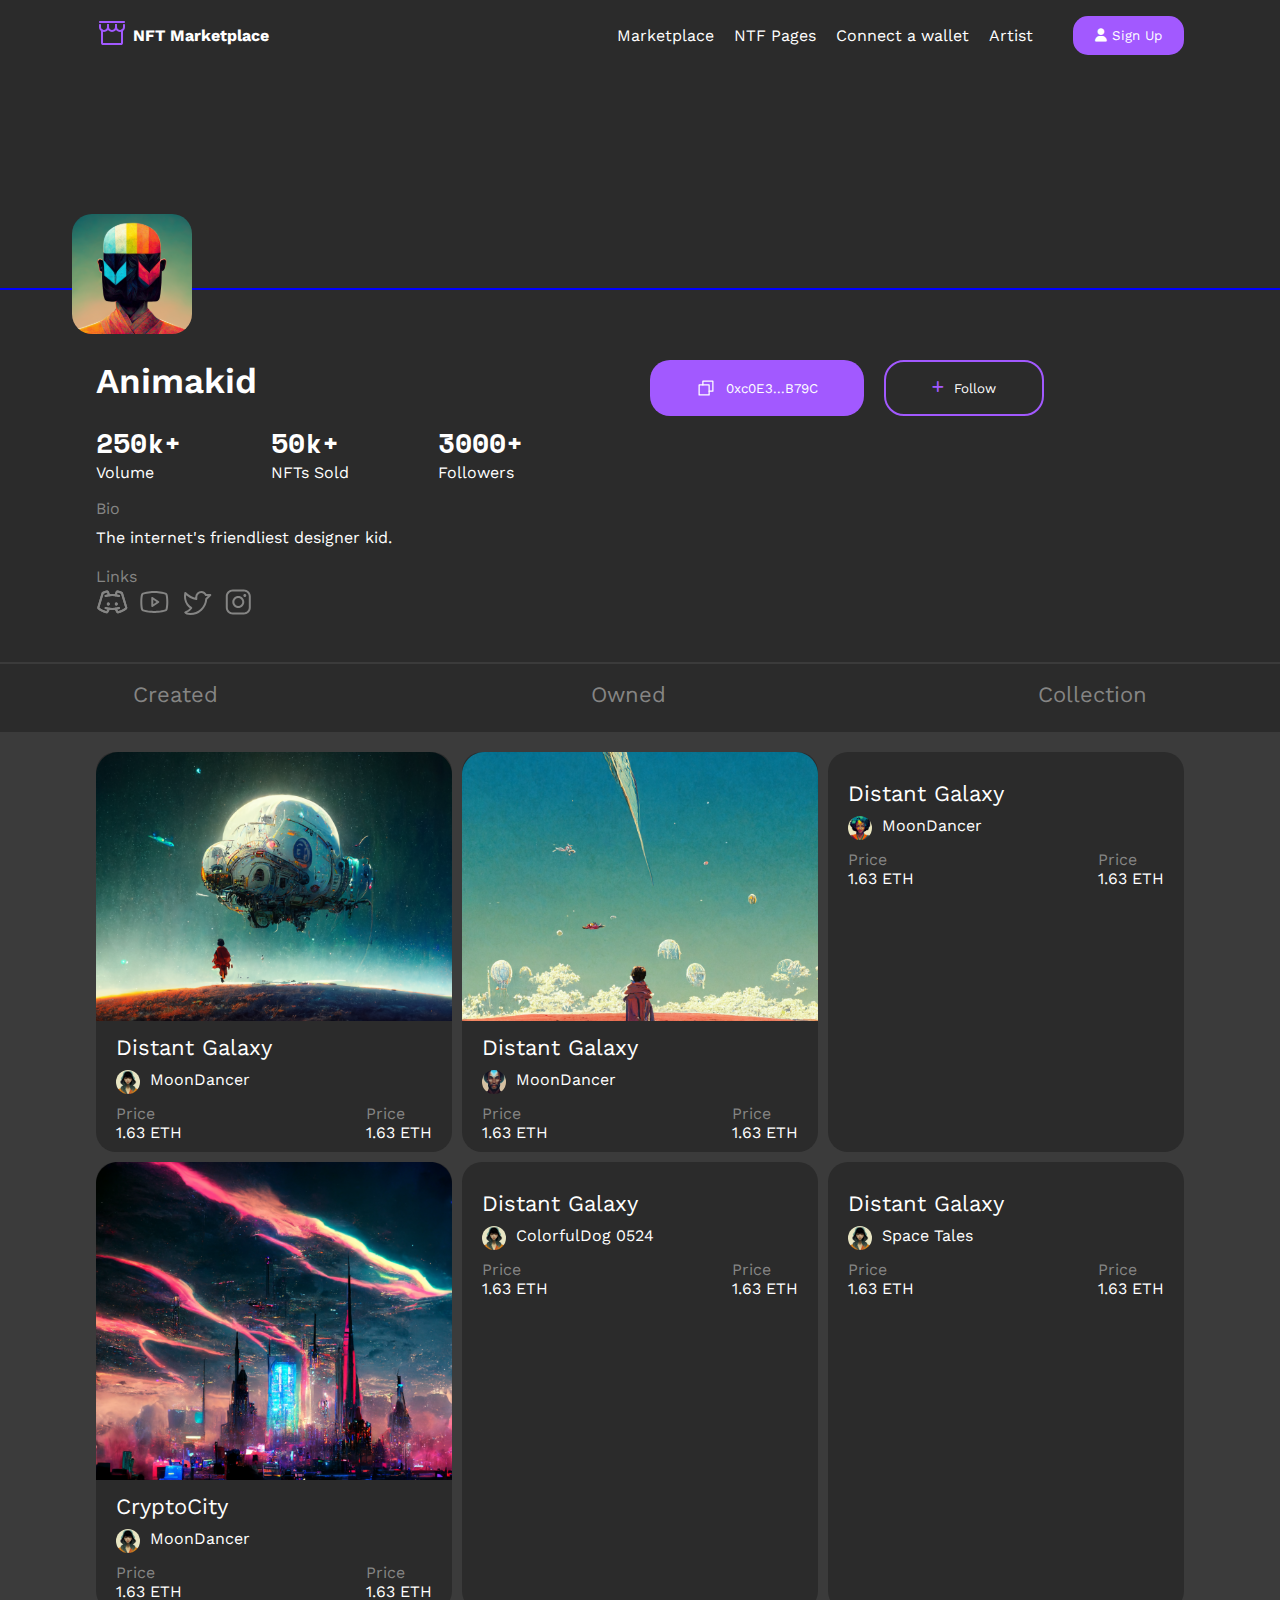
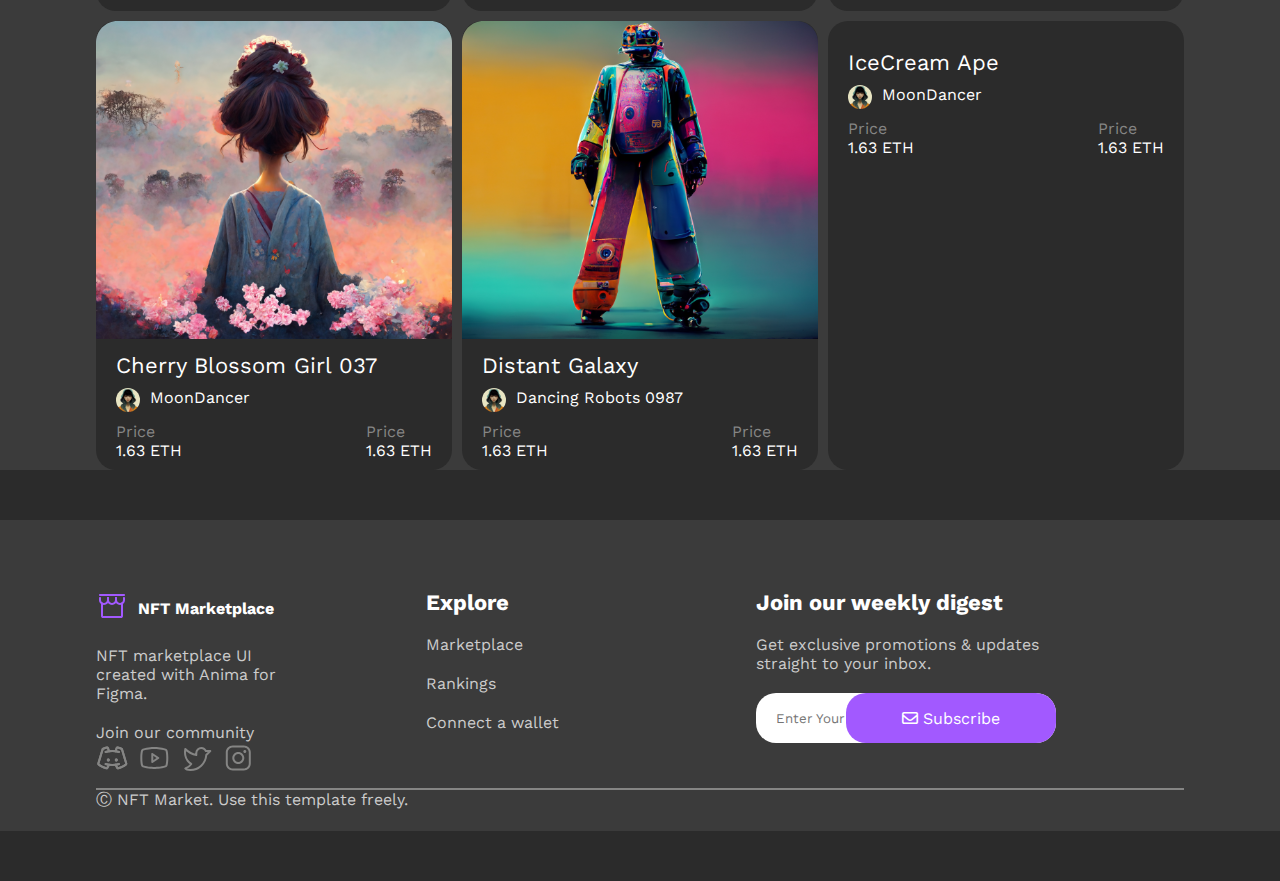
==== commit cd7c1152: "pages" ====
--- a/pages/artist.html
+++ b/pages/artist.html
@@ -21,10 +21,10 @@
             <div class="header__right">
                 <ul class="header-list">
                     <li class="header__item">
-                        <a class="header__link" href="#">Marketplace</a>
+                        <a class="header__link" href="./marketplace.html">Marketplace</a>
                     </li>
                     <li class="header__item">
-                        <a class="header__link" href="#">Rankings</a>
+                        <a class="header__link" href="./ntf-pages.html">NTF Pages</a>
                     </li>
                     <li class="header__item">
                         <a class="header__link" href="#">Connect a wallet</a>
--- a/css/staly.min.css
+++ b/css/staly.min.css
@@ -1 +1 @@
-@import"https://fonts.googleapis.com/css2?family=Work+Sans:ital,wght@0,100..900;1,100..900&display=swap";@import"https://fonts.googleapis.com/css2?family=Space+Mono:ital,wght@0,400;0,700;1,400;1,700&display=swap";header{width:100%;height:70px;background-color:inherit;display:flex;position:fixed;top:0}header .header__nav{display:flex;align-items:center;justify-content:center;justify-content:space-between}header .header__nav .header__logo{display:flex;align-items:center;gap:5px}header .header__nav .header__logo h4{color:#fff}header .header__right{display:flex;align-items:center;justify-content:center;gap:20px}header .header__right .header-list{display:flex;align-items:center;justify-content:center;gap:20px}header .header__right .header__link:hover{color:#7fff00}header .sign-up1{display:none}header .header__btns .sign-up{padding:12px 22px;border-radius:15px;background-color:#a259ff;color:#fff;border:none;cursor:pointer}header .header__btns .header__btn-hamburger{display:none}.header__shrink{box-shadow:0px 0px 10px 0px #000}@media(max-width: 992px){header .header__right{display:flex;align-items:center;justify-content:center;gap:20px}header .header__btns .sign-up{display:none}header .header__btns .header__btn-hamburger{display:block;font-size:24px;background-color:inherit;color:#fff;border:none}}@media(max-width: 992px){.header-list{position:fixed;top:0;width:50%;left:-100%;height:100vh;display:flex;background-color:rgba(194,228,176,.844);-webkit-backdrop-filter:blur(4px);backdrop-filter:blur(4px);flex-direction:column;justify-content:center;transition:1s}.header__list-show{left:0}.header__list-show .sign-up{display:block;position:absolute;top:0;left:0}.header__list-show .sign-up1{display:block;padding:12px 22px;border-radius:15px;background-color:#a259ff;color:#fff;border:none;cursor:pointer}.header__list-show__btn_hamburger{display:block}}.hero .hero-pages22{display:none}.hero .hero-pages2{display:none}.hero .hero-pages1{width:100%;margin:90px auto}.hero .hero-pages1 .hero-title{color:#fff;font-size:28px;font-weight:600;width:70%}.hero .hero-pages1 .hero-title2{color:#fff;font-size:18px;font-weight:400;margin:20px 0px}.hero .hero-pages1 .hero-pages1-img{width:95%;height:70%;border-radius:20px;background-color:#3b3b3b;margin:0px auto}.hero .hero-pages1 .hero-pages1-img .img{width:100%}.hero .hero-pages1 .hero-pages1-img .hero-p1{color:#fff;font-size:22px;font-weight:600;margin:10px 20px}.hero .hero-pages1 .hero-pages1-img .hero-span{display:flex;align-items:center;gap:10px;margin:10px 20px}.hero .hero-pages1 .hero-pages1-img .hero-span .hero-p2{color:#fff}.hero .hero-pages1 .hero-button{width:100%;padding:20px 0px;border-radius:20px;font-size:18px;border:none;cursor:pointer;color:#fff;background-color:#a259ff;margin:20px 0px}.hero .hero-pages1 .hero-number-nons{width:80% auto;display:flex;justify-content:space-between}.hero .hero-pages1 .hero-number-nons span .hero-bod-nons{font-size:28px;font-weight:700;font-family:"Space Mono",monospace;color:#fff}.hero .hero-pages1 .hero-number-nons span p{color:#fff;font-size:16px}@media(min-width: 992px){.hero{display:flex;gap:30px}.hero .hero-pages22{width:50%;margin:80px 0px;display:block}.hero .hero-pages22 .hero-title22{font-size:57px;font-weight:600;width:90%;color:#fff}.hero .hero-pages22 .hero-title2{font-size:22px;font-weight:400;color:#fff;width:80%;margin:20px 0px}.hero .hero-pages22 #hero-button{padding:15px 30px;border-radius:18px;border:none;cursor:pointer;background-color:#a259ff;color:#fff}.hero .hero-pages22 .hero-number{width:100%;display:flex;justify-content:space-between;align-items:center;margin:30px 0px}.hero .hero-pages22 .hero-number span{width:100%}.hero .hero-pages22 .hero-number .spn{width:40%}.hero .hero-pages22 .hero-number p{color:#fff;font-size:25px}.hero .hero-pages22 .hero-number .hero-bod{color:#fff;font-family:"Space Mono",monospace}.hero .hero-pages2{display:block;width:50%;height:70vh;margin:80px 0px;background-color:#3b3b3b;border-radius:20px;overflow:hidden}.hero .hero-pages2 .hero-pages-img{width:100%;height:80%}.hero .hero-pages2 .hero-pages-img img{width:100%;height:100%;-o-object-fit:cover;object-fit:cover}.hero .hero-pages2 .hero-pages2-text{margin:5px 20px 0px}.hero .hero-pages2 .hero-pages2-text .hero-pages2-txt{font-size:22px;font-weight:600;color:#fff}.hero .hero-pages2 .hero-pages2-span{display:flex;gap:10px;margin:5px 20px}.hero .hero-pages2 .hero-pages2-span .mayda-text{color:#fff}.hero .button-non .hero-button-non{display:none}.hero .hero-number-non span{display:block}.hero-pages1{display:none}}@font-face{font-family:"Space Mono",monospace;src:url("https://fonts.googleapis.com/css2?family=Space+Mono:ital,wght@0,400;0,700;1,400;1,700&display=swap")}*{margin:0px;padding:0px;box-sizing:border-box;list-style:none;text-decoration:none;font-family:"Space Mono",monospace;font-family:"Work Sans",sans-serif}.container{width:85%;margin:0 auto;max-width:1440px}body{background-color:#2b2b2b}a{color:#fff}.trending .trending-logo-title{color:#fff;font-size:28px;font-weight:600}.trending .trending-logo-dect{color:#fff;font-weight:400;font-size:17px}.trending .box-logs{font-size:22px;font-weight:600;color:#fff;margin:10px 0px 0px 0px}.trending .trending-box{width:100%;margin:40px 0px;height:100%;display:flex;flex-wrap:wrap;justify-content:space-between}.trending .trending-box .trending-box-itm{width:330px;height:525px}.trending .trending-box .trending-box-itm .box-itms{display:flex;gap:15px}.trending .trending-box .trending-box-itm .box-bottom{display:flex;margin:10px 0px;gap:10px}.trending .trending-box .trending-box-itm .box-bottom h6{color:#fff;font-size:15px;font-weight:400}.trending .secont{display:none}.trending .first{display:none}@media(min-width: 853px){.trending .first{display:block}}@media(min-width: 1200px){.trending .secont{display:block}}.creators{height:100%}.creators .creators-bosh{margin:120px 0px}.creators .creators-logo{width:100%;display:flex;justify-content:space-between;align-items:center;margin:0px 0px}.creators .creators-logo .creators-text .creators-title{color:#fff;font-size:32px;font-weight:600}.creators .creators-logo .creators-text .creators-desc{color:#fff;font-size:22px;font-weight:400;margin:10px 0px}.creators .creators-logo .creators-button button{display:none}.creators .creators-box{display:flex;flex-wrap:wrap;gap:5px;margin:0px auto}.creators .creators-box .creators-box-itms.non{display:none}.creators .creators-box button{padding:15px 30px;border-radius:15px;border:2px solid #a259ff;background-color:inherit;color:#fff}.creators .creators-box .creators-button-non{display:block}.creators .creators-box .creators-box-itms{width:330px;height:100px;display:flex;border-radius:10px;background-color:#3b3b3b;text-align:center;margin:10px auto;padding:10px 0px}.creators .creators-box .creators-box-itms .creators-pages-text{color:#fff;font-size:22px;font-weight:600;margin:10px 0px 0px}.creators .creators-box .creators-box-itms .creators-span{display:flex;margin:10px 25px;text-align:center;gap:10px}.creators .creators-box .creators-box-itms .creators-span .creators-tia{color:#858584;font-size:16px;font-weight:400}.creators .creators-box .creators-box-itms .creators-span .creators-cloc{color:#fff;font-size:16px;font-weight:400}@media(min-width: 1200px){.creators{height:100%}.creators .creators-bosh{margin:120px 0px}.creators .creators-logo{width:100%;display:flex;justify-content:space-between;align-items:center;margin:0px 0px}.creators .creators-logo .creators-text .creators-title{color:#fff;font-size:32px;font-weight:600}.creators .creators-logo .creators-text .creators-desc{color:#fff;font-size:22px;font-weight:400;margin:10px 0px}.creators .creators-logo .creators-button button{padding:15px 30px;border-radius:15px;border:2px solid #a259ff;background-color:inherit;color:#fff;display:block}.creators .creators-box{display:flex;gap:30px;margin:0px auto}.creators .creators-box .creators-box-itms.non{display:block}.creators .creators-box .creators-button-non{display:none;margin:0px auto}.creators .creators-box .creators-button-non button{padding:15px 30px;border-radius:15px;border:2px solid #a259ff;background-color:inherit;color:#fff}.creators .creators-box .creators-box-itms{width:240px;height:238px;border-radius:10px;display:block;background-color:#3b3b3b;text-align:center;padding:20px 0px;margin:0px auto}.creators .creators-box .creators-box-itms .dis-non{display:block}.creators .creators-box .creators-box-itms .creators-pages-text{color:#fff;font-size:22px;font-weight:600}.creators .creators-box .creators-box-itms .creators-span{display:flex;margin:10px 25px;text-align:center;gap:10px}.creators .creators-box .creators-box-itms .creators-span .creators-tia{color:#858584;font-size:16px;font-weight:400}.creators .creators-box .creators-box-itms .creators-span .creators-cloc{color:#fff;font-size:16px;font-weight:400}}.browse .browse-logo{font-size:33px;font-weight:600;color:#fff}.browse .browse-box{display:flex;flex-wrap:wrap;width:100%;gap:10px}.browse .browse-box .browse-itms{width:153px;height:210px;background-color:#3b3b3b;border-radius:20px;margin:20px auto}.browse .browse-box .browse-itms img{width:100%}.browse .browse-box .browse-itms .browse-p{color:#fff;font-size:20px;font-weight:600;margin:10px 20px}@media(min-width: 940px){.browse .browse-logo{font-size:35px;font-weight:600;color:#fff}.browse .browse-box{gap:10px}.browse .browse-box .browse-itms{width:190px;height:250px}.browse .browse-box .browse-itms .browse-p{font-size:22px;font-weight:600}}@media(min-width: 1170px){.browse .browse-logo{font-size:35px;font-weight:600;color:#fff}.browse .browse-box{gap:20px}.browse .browse-box .browse-itms{width:250px;height:320px}.browse .browse-box .browse-itms .browse-p{font-size:28px;font-weight:600}}.discover-title{font-size:28px;font-weight:600;color:#fff;margin:40px 0px 10px}.discover-dict{font-size:16px;font-weight:400;color:#fff}.discover-box{margin:20px 0px;display:flex;flex-wrap:wrap;gap:20px}.discover-box .discover-box-itms{width:318px;height:390px;background-color:#3b3b3b;border-radius:20px}.discover-box .discover-box-itms .discover-img{width:100%}.discover-txt{font-size:22px;color:#fff;margin:10px 20px}.discover-title-span{display:flex;gap:10px;margin:0px 20px}.discover-title-span p{color:#fff}.discover-text{display:flex;padding:10px 20px;justify-content:space-between}.discover-text .color1{color:#858584}.discover-text .color2{color:#fff}@media(min-width: 895px){.discover-title{font-size:40px}.discover-dict{font-size:25px}.discover-box{gap:30px}.discover-box .discover-box-itms{width:370px;height:410px}.discover-box .forst{display:none}}@media(min-width: 1150px){.discover-title{font-size:40px}.discover-dict{font-size:25px}.discover-box{gap:20px}.discover-box .discover-box-itms{width:330px;height:390px}.discover-box .forst{display:block}}.mashrooms{width:100%;height:80vh;background-image:url(../img/becraunt.svg);background-repeat:no-repeat;background-size:cover;display:flex;background-position:center}.mashrooms-becraunt{width:100%;height:100%;display:flex;background:linear-gradient(0deg, #A259FF, rgba(161, 89, 255, 0))}.mashrooms .mashrooms-blog{width:310px;height:370px;display:flex;flex-direction:column;gap:20px;margin:50px 30px}.mashrooms .mashrooms-blog .mashrooms-texts-dumaloq{width:180px;height:40px;border-radius:25px;background-color:#3b3b3b;display:flex;align-items:center;gap:10px}.mashrooms .mashrooms-blog .mashrooms-texts-dumaloq p{color:#fff}.mashrooms .mashrooms-blog .mashrooms-title{color:#fff;font-size:38px;font-weight:600}.mashrooms .mashrooms-button{width:295px;height:65px;border-radius:22px;border:none;cursor:pointer;font-size:18px}@media(min-width: 772px){.mashrooms{width:100%;height:80vh;background-image:url(../img/becraunt.svg);background-repeat:no-repeat;background-size:cover;display:flex;background-position:center}.mashrooms-becraunt{width:100%;height:100%;display:flex;background:linear-gradient(0deg, #A259FF, rgba(161, 89, 255, 0))}.mashrooms .mashrooms-blog{width:750px;height:250px;flex-wrap:wrap;display:flex;gap:20px;margin:110px 30px}.mashrooms .mashrooms-blog .mashrooms-texts-dumaloq{width:180px;height:40px;border-radius:25px;background-color:#3b3b3b;display:flex;align-items:center;gap:10px}.mashrooms .mashrooms-blog .mashrooms-texts-dumaloq p{color:#fff}.mashrooms .mashrooms-blog .mashrooms-title{color:#fff;font-size:38px;font-weight:600;margin:20px 0px}.mashrooms .mashrooms-img{margin:30px 0px}}@media(min-width: 992px){.mashrooms{width:100%;height:80vh;background-image:url(../img/becraunt.svg);background-repeat:no-repeat;background-size:cover;display:flex;background-position:center}.mashrooms-becraunt{width:100%;height:100%;display:flex;background:linear-gradient(0deg, #A259FF, rgba(161, 89, 255, 0))}.mashrooms .mashrooms-blog{width:950px;height:250px;flex-wrap:wrap;display:flex;gap:20px;margin:150px 30px}.mashrooms .mashrooms-blog .mashrooms-texts-dumaloq{width:180px;height:40px;border-radius:25px;background-color:#3b3b3b;display:flex;align-items:center;gap:10px}.mashrooms .mashrooms-blog .mashrooms-texts-dumaloq p{color:#fff}.mashrooms .mashrooms-blog .mashrooms-title{color:#fff;font-size:38px;font-weight:600;margin:20px 0px}.mashrooms .mashrooms-img{margin:30px 0px}}@media(min-width: 1200px){.mashrooms{width:100%;height:80vh;background-image:url(../img/becraunt.svg);background-repeat:no-repeat;background-size:cover;display:flex;background-position:center}.mashrooms-becraunt{width:100%;height:100%;display:flex;background:linear-gradient(0deg, #A259FF, rgba(161, 89, 255, 0))}.mashrooms .mashrooms-blog{width:90%;height:250px;flex-wrap:wrap;display:flex;gap:20px;margin:150px 30px}.mashrooms .mashrooms-blog .mashrooms-texts-dumaloq{width:180px;height:40px;border-radius:25px;background-color:#3b3b3b;display:flex;align-items:center;gap:10px}.mashrooms .mashrooms-blog .mashrooms-texts-dumaloq p{color:#fff}.mashrooms .mashrooms-blog .mashrooms-title{color:#fff;font-size:38px;font-weight:600;margin:20px 0px}.mashrooms .mashrooms-img{margin:30px 120px}}.works-title{color:#fff;font-size:28px;font-weight:600;margin:30px 0px 10px}.works-disc{color:#fff;font-weight:400}.works-box{display:flex;flex-wrap:wrap;gap:30px;margin:20px 0px}.works-box-itms{display:flex;width:360px;height:187px;border-radius:20px;background-color:#3b3b3b}.works-img{width:50%}.works-img img{width:100%}.works-text{width:50%}.works-text-title{color:#fff;font-weight:400;margin:20px 0px 10px}.works-text-dick{color:#fff;font-weight:400}@media(min-width: 780px){.works-box{gap:20px;margin:20px 0px;justify-content:space-between}.works-box-itms{display:flex;flex-direction:column;justify-content:center;width:230px;height:275px;border-radius:20px;background-color:#3b3b3b}.works-img{width:70%;text-align:center;justify-content:center}.works-img img{width:100%;margin:0px 20px}.works-text-title{margin:0px 0px 10px}.works-text{width:100%;text-align:center}}@media(min-width: 1200px){.works-box-itms{display:flex;width:300px;height:330px;border-radius:20px;background-color:#3b3b3b}.works-box{display:flex;flex-wrap:wrap;justify-content:space-between;margin:20px 0px}}.digest-box{width:100%}.digest-text{margin:20px 0px}.digest-title{color:#fff;font-size:32px;font-weight:600}.digest-dect{color:#fff;font-size:16px;font-weight:400;margin:10px 0px}.digest-pages{display:flex;flex-direction:column;gap:20px}.digest-pages input{padding:15px 20px;border-radius:20px;border:none}.digest-pages button{padding:15px 20px;border-radius:20px;font-size:16px;gap:10px;border:none;cursor:pointer;background-color:#a259ff;color:#fff}@media(min-width: 864px){.digest-box{width:100%;display:flex;align-items:center;gap:20px;background-color:#3b3b3b;padding:0px 20px;border-radius:20px}.digest-title{font-size:40px}.digest-img{width:45%;height:90%;padding:20px 0px}.digest-img img{width:100%}.digest-text{margin:20px 0px;width:45%;height:90%}.digest-title{color:#fff;font-size:32px;font-weight:600}.digest-dect{color:#fff;font-size:16px;font-weight:400;margin:10px 0px}.digest-pages{display:flex;flex-direction:column;gap:20px}.digest-pages input{padding:15px 20px;border-radius:20px;border:none}.digest-pages button{padding:15px 20px;border-radius:20px;font-size:16px;gap:10px;border:none;cursor:pointer;background-color:#a259ff;color:#fff}}@media(min-width: 1200px){.digest-box{width:100%;display:flex;align-items:center;gap:20px;background-color:#3b3b3b;padding:0px 20px;border-radius:20px}.digest-title{width:65%;font-size:62px;font-weight:600}.digest-img{width:45%;height:90%;padding:20px 0px}.digest-img img{width:100%}.digest-text{margin:20px 0px;width:45%;height:90%}.digest-title{color:#fff;font-size:32px;font-weight:600}.digest-dect{color:#fff;font-size:20px;font-weight:400;margin:10px 0px}.digest-pages{display:flex;flex-direction:column;position:relative}.digest-pages input{padding:15px 20px;border-radius:20px;border:none}.digest-pages button{width:210px;height:50px;border-radius:20px;font-size:16px;gap:10px;border:none;cursor:pointer;background-color:#a259ff;color:#fff;position:absolute;right:0}}footer{background-color:#3b3b3b;margin:50px 0px 0px;height:100%;padding:20px 0px}footer .footer-botton{width:85%;margin:0px auto}footer .footer-blog{display:flex;flex-direction:column;gap:30px;padding:10px 0px;border-bottom:2px solid #858584}footer p{color:#ccc}footer .footer-link{width:300px;margin:40px 0px 0px;gap:20px}footer .footer-dics{width:200px;margin:20px 0px}footer .footer-logo{display:flex;align-items:center;gap:10px}footer .footer-explore{display:flex;flex-direction:column;width:300px;gap:20px}footer .footer-explore .footer-title{color:#fff;font-size:22px;font-weight:700}footer .footer-digest{display:flex;flex-direction:column;width:300px;gap:20px}footer .footer-digest .footer-digest-title{color:#fff;font-size:22px;font-weight:700}@media(min-width: 992px){footer{background-color:#3b3b3b;margin:50px 0px}footer .footer-blog{display:flex;flex-direction:row;gap:30px;border-bottom:2px solid #858584}footer p{color:#ccc}footer .footer-link{width:300px;margin:40px 0px 0px;gap:20px}footer .footer-dics{width:200px;margin:20px 0px}footer .footer-logo{display:flex;align-items:center;gap:10px}footer .footer-explore{margin:40px 0px 0px;display:flex;flex-direction:column;width:300px;gap:20px}footer .footer-explore .footer-title{color:#fff;font-size:22px;font-weight:700}footer .footer-digest{margin:40px 0px 0px;display:flex;flex-direction:column;width:300px;gap:20px}footer .footer-digest input{height:50px}footer .footer-digest button{height:50px}footer .footer-digest .footer-digest-title{color:#fff;font-size:22px;font-weight:700}}.acaunt{padding-top:100px;width:100%;display:flex;flex-direction:column;align-items:center;justify-content:center;gap:30px;height:auto}.acaunt .acaunt-img{width:100%;height:100%;display:flex;justify-content:center;align-items:center;max-height:615px;min-width:315px}.acaunt .acaunt-img .acaunt-img-1{width:100%;-o-object-fit:fill;object-fit:fill;height:100%;max-height:615px;-o-object-position:center;object-position:center}.acaunt .acaunt-text{width:100%;padding:20px 30px;display:flex;flex-direction:column;justify-content:center;align-items:left;align-items:center}.acaunt .acaunt-user-text{display:flex;width:100%;flex-direction:column;gap:20px;align-items:center;justify-content:center}.acaunt .acaunt-title{color:#fff;font-size:38px;font-weight:600;width:100%}.acaunt .acaunt-dics{width:100%;color:#fff;font-weight:600;margin:20px 0px}.acaunt .form{width:100%;display:flex;gap:8px;align-items:center;background:#fff;border-radius:20px;padding:20px}.acaunt .form input{background:rgba(0,0,0,0);border:none}@media(min-width: 757px){.acaunt{display:flex;flex-direction:row;justify-content:center;max-height:691px}.acaunt .acaunt-text{padding:0px;width:50%;max-width:610px;max-height:691px;display:flex;flex-direction:column;align-items:start}.acaunt .acaunt-img{width:50%;max-width:610px;max-height:691px}.acaunt .form{max-width:330px}.acaunt .acaunt-dics{max-width:330px;display:flex;justify-content:center}.acaunt .acaunt-user-text{display:flex;flex-direction:column;align-items:start}}@media(max-width: 350px){.acaunt .acaunt-img{max-height:232px}.acaunt .acaunt-img .acaunt-img-1{width:345px;height:232px;-o-object-fit:cover;object-fit:cover}}.artist{margin:90px 0px 30px}.artist-back{margin:10px 0px 70px;display:flex;flex-direction:column;justify-content:end;align-items:center;max-width:1440px;max-height:390px;min-width:340px;min-height:250px;background-repeat:no-repeat;background-size:cover;background-position-x:center;background-position-y:center;background-image:url(../../img/artist\ becro.svg);border-bottom:2px solid blue;position:relative;z-index:-1}.artist-back .artist-img{position:absolute;bottom:-20%;z-index:-1}.artist .animakid{display:flex;flex-direction:column;gap:20px;min-height:360px}.artist .animakid .animakid-control{display:flex;flex-direction:column;gap:20px}.artist .animakid-title{color:#fff;font-size:35px;font-weight:600}.artist .animakid-button{display:flex;flex-direction:column;gap:20px}.artist .animakid-button .animakid-button1{width:100%;height:56px;border:none;cursor:pointer;border-radius:20px;background-color:#a259ff;color:#fff;display:flex;justify-content:center;gap:10px;align-items:center}.artist .animakid-button .animakid-button2{width:100%;height:56px;border:2px solid #a259ff;cursor:pointer;border-radius:20px;background-color:inherit;color:#fff;display:flex;justify-content:center;gap:10px;align-items:center}.artist .animakid-button .animakid-button2 i{color:#a259ff}.artist .animakid-number{display:flex;justify-content:space-between}.artist .animakid-number-1 .number1{font-size:28px;font-weight:700;font-family:"Space Mono",monospace;color:#fff}.artist .animakid-number-1 .number2{color:#fff}.artist .animakid-bio{display:flex;flex-direction:column;gap:10px}.artist .animakid-bio .bio-dick{color:#fff}.artist .animakid-bio img{font-size:16px}.artist .animakid .bio-title{color:#858584}.artist .box-num{width:100%;display:flex;justify-content:space-between;margin:20px 0px}.artist .box-num .box-num-itms{margin:0px auto;max-width:1440px;max-height:50px;min-width:350px;min-height:50px;border:2px solid;padding:10px 10px}.artist .non{display:none}@media(min-width: 768px){.artist{margin:40px 0px}.artist-back{position:relative;z-index:-1}.artist-back .artist-img{position:absolute;bottom:-20%;z-index:-1;left:72px}.artist .animakid{display:flex;flex-direction:column;gap:20px;min-height:360px}.artist .animakid .animakid-control{display:flex;flex-direction:column;gap:20px}.artist .animakid-title{color:#fff;font-size:35px;font-weight:600}.artist .animakid-button{width:70%;display:flex;flex-direction:row;gap:20px}.artist .animakid-button .animakid-button1{width:40%;height:56px;border:none;cursor:pointer;border-radius:20px;background-color:#a259ff;color:#fff;display:flex;justify-content:center;gap:10px;align-items:center}.artist .animakid-button .animakid-button2{width:30%;height:56px;border:2px solid #a259ff;cursor:pointer;border-radius:20px;background-color:inherit;color:#fff;display:flex;justify-content:center;gap:10px;align-items:center}.artist .animakid-button .animakid-button2 i{color:#a259ff}.artist .animakid-number{width:58%;display:flex;justify-content:space-between}.artist .animakid-number-1 .number1{font-size:28px;font-weight:700;font-family:"Space Mono",monospace;color:#fff}.artist .animakid-number-1 .number2{color:#fff}.artist .animakid-bio{display:flex;flex-direction:column;gap:10px}.artist .animakid-bio .bio-dick{color:#fff}.artist .animakid-bio img{font-size:16px}.artist .animakid .bio-title{color:#858584}.artist .box-num{width:100%;display:flex;justify-content:space-between;margin:20px 0px}.artist .box-num .box-num-itms{margin:0px auto;max-width:1440px;max-height:100px;min-width:350px;min-height:50px;border:2px solid;padding:10px 10px}.artist .non{display:none}}@media(min-width: 992px){.artist{margin:40px 0px}.artist-back{position:relative;z-index:-1}.artist-back .artist-img{position:absolute;z-index:-1;bottom:-20%;left:72px}.artist .animakid{display:flex;flex-direction:row;gap:20px;min-height:20px}.artist .animakid-title{color:#fff;font-size:35px;font-weight:600}.artist .animakid-button{width:50%;height:60px;display:flex;flex-direction:row;gap:20px}.artist .animakid-button .animakid-button1{width:40%;height:56px;border:none;cursor:pointer;border-radius:20px;background-color:#a259ff;color:#fff;display:flex;justify-content:center;gap:10px;align-items:center}.artist .animakid-button .animakid-button2{width:30%;height:56px;border:2px solid #a259ff;cursor:pointer;border-radius:20px;background-color:inherit;color:#fff;display:flex;justify-content:center;gap:10px;align-items:center}.artist .animakid-button .animakid-button2 i{color:#a259ff}.artist .animakid-number{width:80%;height:57px;display:flex;justify-content:space-between}.artist .animakid-number-1 .number1{font-size:28px;font-weight:700;font-family:"Space Mono",monospace;color:#fff}.artist .animakid-number-1 .number2{color:#fff}.artist .animakid-bio{display:flex;flex-direction:column;gap:10px}.artist .animakid-bio .bio-dick{color:#fff}.artist .animakid-bio img{font-size:16px}.artist .animakid .bio-title{color:#858584}.artist .animakid .animakid-control{width:50%}.artist .box-num{width:100%;display:flex;justify-content:space-between;margin:20px 0px}.artist .box-num .box-num-itms{margin:0px auto;max-width:1440px;max-height:100px;min-width:350px;min-height:50px;padding:10px 10px}.artist .hover{display:none}}.carts{background-color:#3b3b3b}.carts .carts-link{width:100%;height:70px;background-color:#2b2b2b;border-top:2px solid #3b3b3b;padding:10px 20px}.carts .carts-link .carts-link-title{height:40px;display:flex;justify-content:space-between;padding:8px 20px}.carts .carts-link p{color:#858584;font-size:22px}.discover-box1{margin:20px 0px;display:grid;grid-template-columns:repeat(auto-fill, minmax(300px, 1fr));gap:10px}.discover-box1 .discover-box-itms{background-color:#2b2b2b;border-radius:20px}.discover-box1 .discover-box-itms .discover-img{width:100%}.discover-txt{font-size:22px;color:#fff;margin:10px 20px}.discover-title-span{display:flex;gap:10px;margin:0px 20px}.discover-title-span p{color:#fff}.discover-text{display:flex;padding:10px 20px;justify-content:space-between}.discover-text .color1{color:#858584}.discover-text .color2{color:#fff}+@import"https://fonts.googleapis.com/css2?family=Work+Sans:ital,wght@0,100..900;1,100..900&display=swap";@import"https://fonts.googleapis.com/css2?family=Space+Mono:ital,wght@0,400;0,700;1,400;1,700&display=swap";header{width:100%;height:70px;background-color:inherit;display:flex;position:fixed;top:0}header .header__nav{display:flex;align-items:center;justify-content:center;justify-content:space-between}header .header__nav .header__logo{display:flex;align-items:center;gap:5px}header .header__nav .header__logo h4{color:#fff}header .header__right{display:flex;align-items:center;justify-content:center;gap:20px}header .header__right .header-list{display:flex;align-items:center;justify-content:center;gap:20px}header .header__right .header__link:hover{color:#7fff00}header .sign-up1{display:none}header .header__btns .sign-up{padding:12px 22px;border-radius:15px;background-color:#a259ff;color:#fff;border:none;cursor:pointer}header .header__btns .header__btn-hamburger{display:none}.header__shrink{box-shadow:0px 0px 10px 0px #000}@media(max-width: 992px){header .header__right{display:flex;align-items:center;justify-content:center;gap:20px}header .header__btns .sign-up{display:none}header .header__btns .header__btn-hamburger{display:block;font-size:24px;background-color:inherit;color:#fff;border:none}}@media(max-width: 992px){.header-list{position:fixed;top:0;width:50%;left:-100%;height:100vh;display:flex;background-color:rgba(245,245,245,.219);-webkit-backdrop-filter:blur(8px);backdrop-filter:blur(8px);flex-direction:column;justify-content:center;transition:1s}.header__list-show{left:0}.header__list-show .sign-up{display:block;position:absolute;top:0;left:0}.header__list-show .sign-up1{display:block;padding:12px 22px;border-radius:15px;background-color:#a259ff;color:#fff;border:none;cursor:pointer}.header__list-show__btn_hamburger{display:block}}.hero .hero-pages22{display:none}.hero .hero-pages2{display:none}.hero .hero-pages1{width:100%;margin:90px auto}.hero .hero-pages1 .hero-title{color:#fff;font-size:28px;font-weight:600;width:70%}.hero .hero-pages1 .hero-title2{color:#fff;font-size:18px;font-weight:400;margin:20px 0px}.hero .hero-pages1 .hero-pages1-img{width:95%;height:70%;border-radius:20px;background-color:#3b3b3b;margin:0px auto}.hero .hero-pages1 .hero-pages1-img .img{width:100%}.hero .hero-pages1 .hero-pages1-img .hero-p1{color:#fff;font-size:22px;font-weight:600;margin:10px 20px}.hero .hero-pages1 .hero-pages1-img .hero-span{display:flex;align-items:center;gap:10px;margin:10px 20px}.hero .hero-pages1 .hero-pages1-img .hero-span .hero-p2{color:#fff}.hero .hero-pages1 .hero-button{width:100%;padding:20px 0px;border-radius:20px;font-size:18px;border:none;cursor:pointer;color:#fff;background-color:#a259ff;margin:20px 0px}.hero .hero-pages1 .hero-number-nons{width:80% auto;display:flex;justify-content:space-between}.hero .hero-pages1 .hero-number-nons span .hero-bod-nons{font-size:28px;font-weight:700;font-family:"Space Mono",monospace;color:#fff}.hero .hero-pages1 .hero-number-nons span p{color:#fff;font-size:16px}@media(min-width: 992px){.hero{display:flex;gap:30px}.hero .hero-pages22{width:50%;margin:80px 0px;display:block}.hero .hero-pages22 .hero-title22{font-size:57px;font-weight:600;width:90%;color:#fff}.hero .hero-pages22 .hero-title2{font-size:22px;font-weight:400;color:#fff;width:80%;margin:20px 0px}.hero .hero-pages22 #hero-button{padding:15px 30px;border-radius:18px;border:none;cursor:pointer;background-color:#a259ff;color:#fff}.hero .hero-pages22 .hero-number{width:100%;display:flex;justify-content:space-between;align-items:center;margin:30px 0px}.hero .hero-pages22 .hero-number span{width:100%}.hero .hero-pages22 .hero-number .spn{width:40%}.hero .hero-pages22 .hero-number p{color:#fff;font-size:25px}.hero .hero-pages22 .hero-number .hero-bod{color:#fff;font-family:"Space Mono",monospace}.hero .hero-pages2{display:block;width:50%;height:70vh;margin:80px 0px;background-color:#3b3b3b;border-radius:20px;overflow:hidden}.hero .hero-pages2 .hero-pages-img{width:100%;height:80%}.hero .hero-pages2 .hero-pages-img img{width:100%;height:100%;-o-object-fit:cover;object-fit:cover}.hero .hero-pages2 .hero-pages2-text{margin:5px 20px 0px}.hero .hero-pages2 .hero-pages2-text .hero-pages2-txt{font-size:22px;font-weight:600;color:#fff}.hero .hero-pages2 .hero-pages2-span{display:flex;gap:10px;margin:5px 20px}.hero .hero-pages2 .hero-pages2-span .mayda-text{color:#fff}.hero .button-non .hero-button-non{display:none}.hero .hero-number-non span{display:block}.hero-pages1{display:none}}@font-face{font-family:"Space Mono",monospace;src:url("https://fonts.googleapis.com/css2?family=Space+Mono:ital,wght@0,400;0,700;1,400;1,700&display=swap")}*{margin:0px;padding:0px;box-sizing:border-box;list-style:none;text-decoration:none;font-family:"Space Mono",monospace;font-family:"Work Sans",sans-serif}.container{width:85%;margin:0 auto;max-width:1440px}body{background-color:#2b2b2b}a{color:#fff}.trending .trending-logo-title{color:#fff;font-size:28px;font-weight:600}.trending .trending-logo-dect{color:#fff;font-weight:400;font-size:17px}.trending .box-logs{font-size:22px;font-weight:600;color:#fff;margin:10px 0px 0px 0px}.trending .trending-box{width:100%;margin:40px 0px;height:100%;display:flex;flex-wrap:wrap;justify-content:space-between}.trending .trending-box .trending-box-itm{width:330px;height:525px}.trending .trending-box .trending-box-itm .box-itms{display:flex;gap:15px}.trending .trending-box .trending-box-itm .box-bottom{display:flex;margin:10px 0px;gap:10px}.trending .trending-box .trending-box-itm .box-bottom h6{color:#fff;font-size:15px;font-weight:400}.trending .secont{display:none}.trending .first{display:none}@media(min-width: 853px){.trending .first{display:block}}@media(min-width: 1200px){.trending .secont{display:block}}.creators{height:100%}.creators .creators-bosh{margin:120px 0px}.creators .creators-logo{width:100%;display:flex;justify-content:space-between;align-items:center;margin:0px 0px}.creators .creators-logo .creators-text .creators-title{color:#fff;font-size:32px;font-weight:600}.creators .creators-logo .creators-text .creators-desc{color:#fff;font-size:22px;font-weight:400;margin:10px 0px}.creators .creators-logo .creators-button button{display:none}.creators .creators-box{display:flex;flex-wrap:wrap;gap:5px;margin:0px auto}.creators .creators-box .creators-box-itms.non{display:none}.creators .creators-box button{padding:15px 30px;border-radius:15px;border:2px solid #a259ff;background-color:inherit;color:#fff}.creators .creators-box .creators-button-non{display:block}.creators .creators-box .creators-box-itms{width:330px;height:100px;display:flex;border-radius:10px;background-color:#3b3b3b;text-align:center;margin:10px auto;padding:10px 0px}.creators .creators-box .creators-box-itms .creators-pages-text{color:#fff;font-size:22px;font-weight:600;margin:10px 0px 0px}.creators .creators-box .creators-box-itms .creators-span{display:flex;margin:10px 25px;text-align:center;gap:10px}.creators .creators-box .creators-box-itms .creators-span .creators-tia{color:#858584;font-size:16px;font-weight:400}.creators .creators-box .creators-box-itms .creators-span .creators-cloc{color:#fff;font-size:16px;font-weight:400}@media(min-width: 1200px){.creators{height:100%}.creators .creators-bosh{margin:120px 0px}.creators .creators-logo{width:100%;display:flex;justify-content:space-between;align-items:center;margin:0px 0px}.creators .creators-logo .creators-text .creators-title{color:#fff;font-size:32px;font-weight:600}.creators .creators-logo .creators-text .creators-desc{color:#fff;font-size:22px;font-weight:400;margin:10px 0px}.creators .creators-logo .creators-button button{padding:15px 30px;border-radius:15px;border:2px solid #a259ff;background-color:inherit;color:#fff;display:block}.creators .creators-box{display:flex;gap:30px;margin:0px auto}.creators .creators-box .creators-box-itms.non{display:block}.creators .creators-box .creators-button-non{display:none;margin:0px auto}.creators .creators-box .creators-button-non button{padding:15px 30px;border-radius:15px;border:2px solid #a259ff;background-color:inherit;color:#fff}.creators .creators-box .creators-box-itms{width:240px;height:238px;border-radius:10px;display:block;background-color:#3b3b3b;text-align:center;padding:20px 0px;margin:0px auto}.creators .creators-box .creators-box-itms .dis-non{display:block}.creators .creators-box .creators-box-itms .creators-pages-text{color:#fff;font-size:22px;font-weight:600}.creators .creators-box .creators-box-itms .creators-span{display:flex;margin:10px 25px;text-align:center;gap:10px}.creators .creators-box .creators-box-itms .creators-span .creators-tia{color:#858584;font-size:16px;font-weight:400}.creators .creators-box .creators-box-itms .creators-span .creators-cloc{color:#fff;font-size:16px;font-weight:400}}.browse .browse-logo{font-size:33px;font-weight:600;color:#fff}.browse .browse-box{display:flex;flex-wrap:wrap;width:100%;gap:10px}.browse .browse-box .browse-itms{width:153px;height:210px;background-color:#3b3b3b;border-radius:20px;margin:20px auto}.browse .browse-box .browse-itms img{width:100%}.browse .browse-box .browse-itms .browse-p{color:#fff;font-size:20px;font-weight:600;margin:10px 20px}@media(min-width: 940px){.browse .browse-logo{font-size:35px;font-weight:600;color:#fff}.browse .browse-box{gap:10px}.browse .browse-box .browse-itms{width:190px;height:250px}.browse .browse-box .browse-itms .browse-p{font-size:22px;font-weight:600}}@media(min-width: 1170px){.browse .browse-logo{font-size:35px;font-weight:600;color:#fff}.browse .browse-box{gap:20px}.browse .browse-box .browse-itms{width:250px;height:320px}.browse .browse-box .browse-itms .browse-p{font-size:28px;font-weight:600}}.discover-title{font-size:28px;font-weight:600;color:#fff;margin:40px 0px 10px}.discover-dict{font-size:16px;font-weight:400;color:#fff}.discover-box{margin:20px 0px;display:flex;flex-wrap:wrap;gap:20px}.discover-box .discover-box-itms{width:318px;height:390px;background-color:#3b3b3b;border-radius:20px}.discover-box .discover-box-itms .discover-img{width:100%}.discover-txt{font-size:22px;color:#fff;margin:10px 20px}.discover-title-span{display:flex;gap:10px;margin:0px 20px}.discover-title-span p{color:#fff}.discover-text{display:flex;padding:10px 20px;justify-content:space-between}.discover-text .color1{color:#858584}.discover-text .color2{color:#fff}@media(min-width: 895px){.discover-title{font-size:40px}.discover-dict{font-size:25px}.discover-box{gap:30px}.discover-box .discover-box-itms{width:370px;height:410px}.discover-box .forst{display:none}}@media(min-width: 1150px){.discover-title{font-size:40px}.discover-dict{font-size:25px}.discover-box{gap:20px}.discover-box .discover-box-itms{width:330px;height:390px}.discover-box .forst{display:block}}.mashrooms{width:100%;height:80vh;background-image:url(../img/becraunt.svg);background-repeat:no-repeat;background-size:cover;display:flex;background-position:center}.mashrooms-becraunt{width:100%;height:100%;display:flex;background:linear-gradient(0deg, #A259FF, rgba(161, 89, 255, 0))}.mashrooms .mashrooms-blog{width:310px;height:370px;display:flex;flex-direction:column;gap:20px;margin:50px 30px}.mashrooms .mashrooms-blog .mashrooms-texts-dumaloq{width:180px;height:40px;border-radius:25px;background-color:#3b3b3b;display:flex;align-items:center;gap:10px}.mashrooms .mashrooms-blog .mashrooms-texts-dumaloq p{color:#fff}.mashrooms .mashrooms-blog .mashrooms-title{color:#fff;font-size:38px;font-weight:600}.mashrooms .mashrooms-button{width:295px;height:65px;border-radius:22px;border:none;cursor:pointer;font-size:18px}@media(min-width: 772px){.mashrooms{width:100%;height:80vh;background-image:url(../img/becraunt.svg);background-repeat:no-repeat;background-size:cover;display:flex;background-position:center}.mashrooms-becraunt{width:100%;height:100%;display:flex;background:linear-gradient(0deg, #A259FF, rgba(161, 89, 255, 0))}.mashrooms .mashrooms-blog{width:750px;height:250px;flex-wrap:wrap;display:flex;gap:20px;margin:110px 30px}.mashrooms .mashrooms-blog .mashrooms-texts-dumaloq{width:180px;height:40px;border-radius:25px;background-color:#3b3b3b;display:flex;align-items:center;gap:10px}.mashrooms .mashrooms-blog .mashrooms-texts-dumaloq p{color:#fff}.mashrooms .mashrooms-blog .mashrooms-title{color:#fff;font-size:38px;font-weight:600;margin:20px 0px}.mashrooms .mashrooms-img{margin:30px 0px}}@media(min-width: 992px){.mashrooms{width:100%;height:80vh;background-image:url(../img/becraunt.svg);background-repeat:no-repeat;background-size:cover;display:flex;background-position:center}.mashrooms-becraunt{width:100%;height:100%;display:flex;background:linear-gradient(0deg, #A259FF, rgba(161, 89, 255, 0))}.mashrooms .mashrooms-blog{width:950px;height:250px;flex-wrap:wrap;display:flex;gap:20px;margin:150px 30px}.mashrooms .mashrooms-blog .mashrooms-texts-dumaloq{width:180px;height:40px;border-radius:25px;background-color:#3b3b3b;display:flex;align-items:center;gap:10px}.mashrooms .mashrooms-blog .mashrooms-texts-dumaloq p{color:#fff}.mashrooms .mashrooms-blog .mashrooms-title{color:#fff;font-size:38px;font-weight:600;margin:20px 0px}.mashrooms .mashrooms-img{margin:30px 0px}}@media(min-width: 1200px){.mashrooms{width:100%;height:80vh;background-image:url(../img/becraunt.svg);background-repeat:no-repeat;background-size:cover;display:flex;background-position:center}.mashrooms-becraunt{width:100%;height:100%;display:flex;background:linear-gradient(0deg, #A259FF, rgba(161, 89, 255, 0))}.mashrooms .mashrooms-blog{width:90%;height:250px;flex-wrap:wrap;display:flex;gap:20px;margin:150px 30px}.mashrooms .mashrooms-blog .mashrooms-texts-dumaloq{width:180px;height:40px;border-radius:25px;background-color:#3b3b3b;display:flex;align-items:center;gap:10px}.mashrooms .mashrooms-blog .mashrooms-texts-dumaloq p{color:#fff}.mashrooms .mashrooms-blog .mashrooms-title{color:#fff;font-size:38px;font-weight:600;margin:20px 0px}.mashrooms .mashrooms-img{margin:30px 120px}}.works-title{color:#fff;font-size:28px;font-weight:600;margin:30px 0px 10px}.works-disc{color:#fff;font-weight:400}.works-box{display:flex;flex-wrap:wrap;gap:30px;margin:20px 0px}.works-box-itms{display:flex;width:360px;height:187px;border-radius:20px;background-color:#3b3b3b}.works-img{width:50%}.works-img img{width:100%}.works-text{width:50%}.works-text-title{color:#fff;font-weight:400;margin:20px 0px 10px}.works-text-dick{color:#fff;font-weight:400}@media(min-width: 780px){.works-box{gap:20px;margin:20px 0px;justify-content:space-between}.works-box-itms{display:flex;flex-direction:column;justify-content:center;width:230px;height:275px;border-radius:20px;background-color:#3b3b3b}.works-img{width:70%;text-align:center;justify-content:center}.works-img img{width:100%;margin:0px 20px}.works-text-title{margin:0px 0px 10px}.works-text{width:100%;text-align:center}}@media(min-width: 1200px){.works-box-itms{display:flex;width:300px;height:330px;border-radius:20px;background-color:#3b3b3b}.works-box{display:flex;flex-wrap:wrap;justify-content:space-between;margin:20px 0px}}.digest-box{width:100%}.digest-text{margin:20px 0px}.digest-title{color:#fff;font-size:32px;font-weight:600}.digest-dect{color:#fff;font-size:16px;font-weight:400;margin:10px 0px}.digest-pages{display:flex;flex-direction:column;gap:20px}.digest-pages input{padding:15px 20px;border-radius:20px;border:none}.digest-pages button{padding:15px 20px;border-radius:20px;font-size:16px;gap:10px;border:none;cursor:pointer;background-color:#a259ff;color:#fff}@media(min-width: 864px){.digest-box{width:100%;display:flex;align-items:center;gap:20px;background-color:#3b3b3b;padding:0px 20px;border-radius:20px}.digest-title{font-size:40px}.digest-img{width:45%;height:90%;padding:20px 0px}.digest-img img{width:100%}.digest-text{margin:20px 0px;width:45%;height:90%}.digest-title{color:#fff;font-size:32px;font-weight:600}.digest-dect{color:#fff;font-size:16px;font-weight:400;margin:10px 0px}.digest-pages{display:flex;flex-direction:column;gap:20px}.digest-pages input{padding:15px 20px;border-radius:20px;border:none}.digest-pages button{padding:15px 20px;border-radius:20px;font-size:16px;gap:10px;border:none;cursor:pointer;background-color:#a259ff;color:#fff}}@media(min-width: 1200px){.digest-box{width:100%;display:flex;align-items:center;gap:20px;background-color:#3b3b3b;padding:0px 20px;border-radius:20px}.digest-title{width:65%;font-size:62px;font-weight:600}.digest-img{width:45%;height:90%;padding:20px 0px}.digest-img img{width:100%}.digest-text{margin:20px 0px;width:45%;height:90%}.digest-title{color:#fff;font-size:32px;font-weight:600}.digest-dect{color:#fff;font-size:20px;font-weight:400;margin:10px 0px}.digest-pages{display:flex;flex-direction:column;position:relative}.digest-pages input{padding:15px 20px;border-radius:20px;border:none}.digest-pages button{width:210px;height:50px;border-radius:20px;font-size:16px;gap:10px;border:none;cursor:pointer;background-color:#a259ff;color:#fff;position:absolute;right:0}}footer{background-color:#3b3b3b;margin:50px 0px 0px;height:100%;padding:20px 0px}footer .footer-botton{width:85%;margin:0px auto}footer .footer-blog{display:flex;flex-direction:column;gap:30px;padding:10px 0px;border-bottom:2px solid #858584}footer p{color:#ccc}footer .footer-link{width:300px;margin:40px 0px 0px;gap:20px}footer .footer-dics{width:200px;margin:20px 0px}footer .footer-logo{display:flex;align-items:center;gap:10px}footer .footer-explore{display:flex;flex-direction:column;width:300px;gap:20px}footer .footer-explore .footer-title{color:#fff;font-size:22px;font-weight:700}footer .footer-digest{display:flex;flex-direction:column;width:300px;gap:20px}footer .footer-digest .footer-digest-title{color:#fff;font-size:22px;font-weight:700}@media(min-width: 992px){footer{background-color:#3b3b3b;margin:50px 0px}footer .footer-blog{display:flex;flex-direction:row;gap:30px;border-bottom:2px solid #858584}footer p{color:#ccc}footer .footer-link{width:300px;margin:40px 0px 0px;gap:20px}footer .footer-dics{width:200px;margin:20px 0px}footer .footer-logo{display:flex;align-items:center;gap:10px}footer .footer-explore{margin:40px 0px 0px;display:flex;flex-direction:column;width:300px;gap:20px}footer .footer-explore .footer-title{color:#fff;font-size:22px;font-weight:700}footer .footer-digest{margin:40px 0px 0px;display:flex;flex-direction:column;width:300px;gap:20px}footer .footer-digest input{height:50px}footer .footer-digest button{height:50px}footer .footer-digest .footer-digest-title{color:#fff;font-size:22px;font-weight:700}}.acaunt{padding-top:100px;width:100%;display:flex;flex-direction:column;align-items:center;justify-content:center;gap:30px;height:auto}.acaunt .acaunt-img{width:100%;height:100%;display:flex;justify-content:center;align-items:center;max-height:615px;min-width:315px}.acaunt .acaunt-img .acaunt-img-1{width:100%;-o-object-fit:fill;object-fit:fill;height:100%;max-height:615px;-o-object-position:center;object-position:center}.acaunt .acaunt-text{width:100%;padding:20px 30px;display:flex;flex-direction:column;justify-content:center;align-items:left;align-items:center}.acaunt .acaunt-user-text{display:flex;width:100%;flex-direction:column;gap:20px;align-items:center;justify-content:center}.acaunt .acaunt-title{color:#fff;font-size:38px;font-weight:600;width:100%}.acaunt .acaunt-dics{width:100%;color:#fff;font-weight:600;margin:20px 0px}.acaunt .form{width:100%;display:flex;gap:8px;align-items:center;background:#fff;border-radius:20px;padding:20px}.acaunt .form input{background:rgba(0,0,0,0);border:none}@media(min-width: 757px){.acaunt{display:flex;flex-direction:row;justify-content:center;max-height:691px}.acaunt .acaunt-text{padding:0px;width:50%;max-width:610px;max-height:691px;display:flex;flex-direction:column;align-items:start}.acaunt .acaunt-img{width:50%;max-width:610px;max-height:691px}.acaunt .form{max-width:330px}.acaunt .acaunt-dics{max-width:330px;display:flex;justify-content:center}.acaunt .acaunt-user-text{display:flex;flex-direction:column;align-items:start}}@media(max-width: 350px){.acaunt .acaunt-img{max-height:232px}.acaunt .acaunt-img .acaunt-img-1{width:345px;height:232px;-o-object-fit:cover;object-fit:cover}}.artist{margin:90px 0px 30px}.artist-back{margin:10px 0px 70px;display:flex;flex-direction:column;justify-content:end;align-items:center;max-width:1440px;max-height:390px;min-width:340px;min-height:250px;background-repeat:no-repeat;background-size:cover;background-position-x:center;background-position-y:center;background-image:url(../../img/artist\ becro.svg);border-bottom:2px solid blue;position:relative;z-index:-1}.artist-back .artist-img{position:absolute;bottom:-20%;z-index:-1}.artist .animakid{display:flex;flex-direction:column;gap:20px;min-height:360px}.artist .animakid .animakid-control{display:flex;flex-direction:column;gap:20px}.artist .animakid-title{color:#fff;font-size:35px;font-weight:600}.artist .animakid-button{display:flex;flex-direction:column;gap:20px}.artist .animakid-button .animakid-button1{width:100%;height:56px;border:none;cursor:pointer;border-radius:20px;background-color:#a259ff;color:#fff;display:flex;justify-content:center;gap:10px;align-items:center}.artist .animakid-button .animakid-button2{width:100%;height:56px;border:2px solid #a259ff;cursor:pointer;border-radius:20px;background-color:inherit;color:#fff;display:flex;justify-content:center;gap:10px;align-items:center}.artist .animakid-button .animakid-button2 i{color:#a259ff}.artist .animakid-number{display:flex;justify-content:space-between}.artist .animakid-number-1 .number1{font-size:28px;font-weight:700;font-family:"Space Mono",monospace;color:#fff}.artist .animakid-number-1 .number2{color:#fff}.artist .animakid-bio{display:flex;flex-direction:column;gap:10px}.artist .animakid-bio .bio-dick{color:#fff}.artist .animakid-bio img{font-size:16px}.artist .animakid .bio-title{color:#858584}.artist .box-num{width:100%;display:flex;justify-content:space-between;margin:20px 0px}.artist .box-num .box-num-itms{margin:0px auto;max-width:1440px;max-height:50px;min-width:350px;min-height:50px;border:2px solid;padding:10px 10px}.artist .non{display:none}@media(min-width: 768px){.artist{margin:40px 0px}.artist-back{position:relative;z-index:-1}.artist-back .artist-img{position:absolute;bottom:-20%;z-index:-1;left:72px}.artist .animakid{display:flex;flex-direction:column;gap:20px;min-height:360px}.artist .animakid .animakid-control{display:flex;flex-direction:column;gap:20px}.artist .animakid-title{color:#fff;font-size:35px;font-weight:600}.artist .animakid-button{width:70%;display:flex;flex-direction:row;gap:20px}.artist .animakid-button .animakid-button1{width:40%;height:56px;border:none;cursor:pointer;border-radius:20px;background-color:#a259ff;color:#fff;display:flex;justify-content:center;gap:10px;align-items:center}.artist .animakid-button .animakid-button2{width:30%;height:56px;border:2px solid #a259ff;cursor:pointer;border-radius:20px;background-color:inherit;color:#fff;display:flex;justify-content:center;gap:10px;align-items:center}.artist .animakid-button .animakid-button2 i{color:#a259ff}.artist .animakid-number{width:58%;display:flex;justify-content:space-between}.artist .animakid-number-1 .number1{font-size:28px;font-weight:700;font-family:"Space Mono",monospace;color:#fff}.artist .animakid-number-1 .number2{color:#fff}.artist .animakid-bio{display:flex;flex-direction:column;gap:10px}.artist .animakid-bio .bio-dick{color:#fff}.artist .animakid-bio img{font-size:16px}.artist .animakid .bio-title{color:#858584}.artist .box-num{width:100%;display:flex;justify-content:space-between;margin:20px 0px}.artist .box-num .box-num-itms{margin:0px auto;max-width:1440px;max-height:100px;min-width:350px;min-height:50px;border:2px solid;padding:10px 10px}.artist .non{display:none}}@media(min-width: 992px){.artist{margin:40px 0px}.artist-back{position:relative;z-index:-1}.artist-back .artist-img{position:absolute;z-index:-1;bottom:-20%;left:72px}.artist .animakid{display:flex;flex-direction:row;gap:20px;min-height:20px}.artist .animakid-title{color:#fff;font-size:35px;font-weight:600}.artist .animakid-button{width:50%;height:60px;display:flex;flex-direction:row;gap:20px}.artist .animakid-button .animakid-button1{width:40%;height:56px;border:none;cursor:pointer;border-radius:20px;background-color:#a259ff;color:#fff;display:flex;justify-content:center;gap:10px;align-items:center}.artist .animakid-button .animakid-button2{width:30%;height:56px;border:2px solid #a259ff;cursor:pointer;border-radius:20px;background-color:inherit;color:#fff;display:flex;justify-content:center;gap:10px;align-items:center}.artist .animakid-button .animakid-button2 i{color:#a259ff}.artist .animakid-number{width:80%;height:57px;display:flex;justify-content:space-between}.artist .animakid-number-1 .number1{font-size:28px;font-weight:700;font-family:"Space Mono",monospace;color:#fff}.artist .animakid-number-1 .number2{color:#fff}.artist .animakid-bio{display:flex;flex-direction:column;gap:10px}.artist .animakid-bio .bio-dick{color:#fff}.artist .animakid-bio img{font-size:16px}.artist .animakid .bio-title{color:#858584}.artist .animakid .animakid-control{width:50%}.artist .box-num{width:100%;display:flex;justify-content:space-between;margin:20px 0px}.artist .box-num .box-num-itms{margin:0px auto;max-width:1440px;max-height:100px;min-width:350px;min-height:50px;padding:10px 10px}.artist .hover{display:none}}.carts{background-color:#3b3b3b}.carts .carts-link{width:100%;height:70px;background-color:#2b2b2b;border-top:2px solid #3b3b3b;padding:10px 20px}.carts .carts-link .carts-link-title{height:40px;display:flex;justify-content:space-between;padding:8px 20px}.carts .carts-link p{color:#858584;font-size:22px}.discover-box1{margin:20px 0px;display:grid;grid-template-columns:repeat(auto-fill, minmax(300px, 1fr));gap:10px}.discover-box1 .discover-box-itms{background-color:#2b2b2b;border-radius:20px}.discover-box1 .discover-box-itms .discover-img{width:100%}.discover-txt{font-size:22px;color:#fff;margin:10px 20px}.discover-title-span{display:flex;gap:10px;margin:0px 20px}.discover-title-span p{color:#fff}.discover-text{display:flex;padding:10px 20px;justify-content:space-between}.discover-text .color1{color:#858584}.discover-text .color2{color:#fff}.ntf-pages{margin:75px 0px;width:100%}.ntf-pages .ntf-img{max-height:70vh;max-width:1460px;width:100%}.ntf-pages .ntf-img img{-o-object-fit:cover;object-fit:cover;max-width:1460px;max-height:70vh;width:100%}.ntf-pages .ntf-text{display:flex;flex-direction:column;gap:20px}.ntf-pages .ntf-text .nts-title{color:#fff;font-weight:400}.ntf-pages .ntf-box{display:flex}.ntf-pages .ntf-itms{display:flex;flex-direction:column;gap:10px}.ntf-pages .ntf-logo{color:#fff;font-size:28px;font-weight:600}.ntf-pages .ntf-disc{color:#858584}.ntf-pages .ntf-span{display:flex;align-items:center;gap:12px}.ntf-pages .ntf-span{color:#fff;font-weight:400}.ntf-pages .ntf-tags{display:flex;flex-direction:column;gap:20px}.ntf-pages .ntf-tags .tag-itms-title{color:#fff}.ntf-pages .ntf-tags .tags-itms1{width:150px;height:46px;border-radius:20px;background-color:#3b3b3b;display:flex;align-items:center;justify-content:center}.ntf-pages .ntf-tags .tags-itms2{width:175px;height:45px;border-radius:20px;background-color:#3b3b3b;display:flex;align-items:center;justify-content:center}.ntf-pages .ntf-tags .tags-itms3{width:110px;height:45px;border-radius:20px;background-color:#3b3b3b;display:flex;align-items:center;justify-content:center}.ntf-pages .bloc{display:none}@media(min-width: 768px){.ntf-pages{width:100%}.ntf-pages .ntf-img{width:100%}.ntf-pages .ntf-text{gap:20px;width:60%}.ntf-pages .ntf-box{justify-content:space-between;display:flex}.ntf-pages .bloc{display:block}.non{display:none}}@media(min-width: 992px){.ntf-pages .ntf-tags{flex-direction:row}}.more-from-logo{color:#fff;font-size:28px;font-weight:600}.more-from-button button{width:100%;height:50px;border-radius:20px;background-color:inherit;color:#fff;border:2px solid #a259ff}.more-from .forst{display:none}.more-from .men{display:none}.more-from .bord{display:none}@media(min-width: 768px){.more-from-box{display:flex;justify-content:space-between}.more-from-box .forst{display:block}.more-from-button button{width:170px;height:50px}.more-from .men{display:block}}@media(min-width: 992px){.more-from .bord{display:block}}.marketplace{display:flex;flex-direction:column;gap:30px;margin:145px 0px 50px}.marketplace-cantrol{display:flex;flex-direction:column;gap:20px}.marketplace-logo{display:flex;flex-direction:column;gap:10px}.marketplace-title{color:#fff;font-size:28px;font-weight:400}.marketplace-desc{color:#fff;font-weight:400}.marketplace-input{width:100%;height:60px;border-radius:25px;border:2px solid #3b3b3b;display:flex;align-items:center;justify-content:space-between;padding:0px 20px}.marketplace-input input{background-color:inherit;border:none;width:200px}.marketplace-input i{color:#fff;font-size:20px}.marketplace .discover-box1 .now{display:none}.marketplace .discover-box1 .pas{display:none}.marketplace-blog{background-color:#3b3b3b}.marketplace-blog .carts-link{border-top:2px solid #3b3b3b;background-color:#2b2b2b}.marketplace-blog .carts-link .carts-link-title{display:flex;align-items:center;justify-content:space-between;padding:20px 50px}.marketplace-blog .carts-link .carts-page p{font-size:22px;color:#858584}